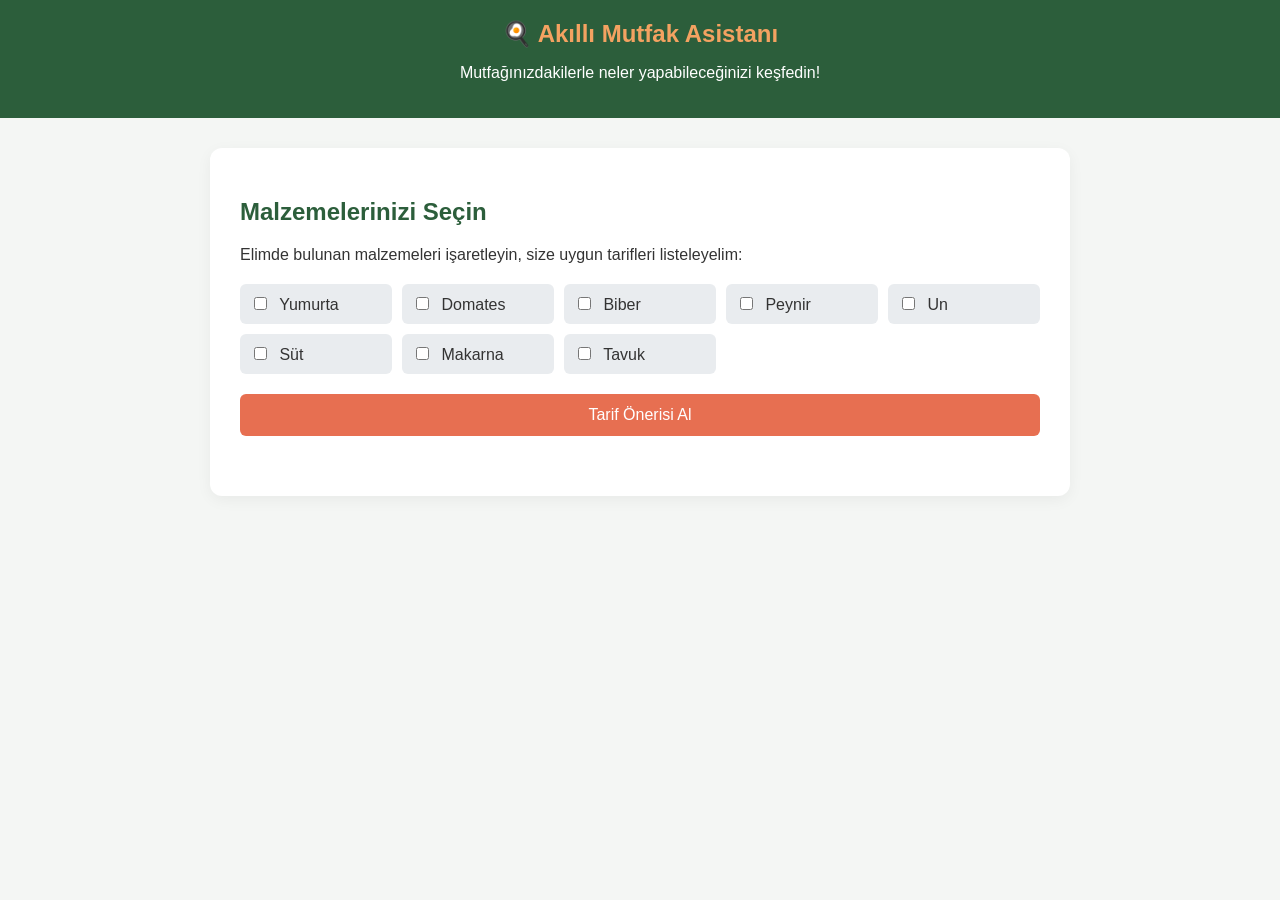
==== index.html @ d6f67e18 "Add initial HTML structure for recipe assistant This file contains the HTML structure and styling fo" ====
<!DOCTYPE html>
<html lang="tr">
<head>
    <meta charset="UTF-8">
    <meta name="viewport" content="width=device-width, initial-scale=1.0">
    <title>Akıllı Mutfak - Tarif Asistanı</title>
    <style>
        :root {
            --primary-color: #2c5e3b;
            --accent-color: #e76f51;
            --bg-color: #f4f6f4;
            --card-bg: #ffffff;
            --text-color: #333333;
        }
        body {
            font-family: 'Segoe UI', Tahoma, Geneva, Verdana, sans-serif;
            background-color: var(--bg-color);
            color: var(--text-color);
            margin: 0;
            padding: 0;
        }
        header {
            background-color: var(--primary-color);
            color: white;
            padding: 20px;
            text-align: center;
        }
        .logo {
            font-size: 24px;
            font-weight: bold;
            color: #f4a261;
        }
        .container {
            max-width: 800px;
            margin: 30px auto;
            background: var(--card-bg);
            padding: 30px;
            border-radius: 12px;
            box-shadow: 0 4px 15px rgba(0,0,0,0.05);
        }
        h2 {
            color: var(--primary-color);
        }
        .ingredients-box {
            display: grid;
            grid-template-columns: repeat(auto-fill, minmax(150px, 1fr));
            gap: 10px;
            margin: 20px 0;
        }
        .ingredient-item {
            background: #e9ecef;
            padding: 10px;
            border-radius: 6px;
            cursor: pointer;
            user-select: none;
            transition: 0.2s;
        }
        .ingredient-item input {
            margin-right: 8px;
        }
        button {
            background-color: var(--accent-color);
            color: white;
            border: none;
            padding: 12px 20px;
            font-size: 16px;
            border-radius: 6px;
            cursor: pointer;
            width: 100%;
            transition: 0.3s;
        }
        button:hover {
            opacity: 0.9;
        }
        .results {
            margin-top: 30px;
        }
        .recipe-card {
            background: #fff8f6;
            border-left: 5px solid var(--accent-color);
            padding: 15px;
            margin-bottom: 15px;
            border-radius: 4px;
        }
    </style>
</head>
<body>

    <header>
        <div class="logo">🍳 Akıllı Mutfak Asistanı</div>
        <p>Mutfağınızdakilerle neler yapabileceğinizi keşfedin!</p>
    </header>

    <div class="container">
        <h2>Malzemelerinizi Seçin</h2>
        <p>Elimde bulunan malzemeleri işaretleyin, size uygun tarifleri listeleyelim:</p>
        
        <div class="ingredients-box">
            <label class="ingredient-item"><input type="checkbox" value="yumurta"> Yumurta</label>
            <label class="ingredient-item"><input type="checkbox" value="domates"> Domates</label>
            <label class="ingredient-item"><input type="checkbox" value="biber"> Biber</label>
            <label class="ingredient-item"><input type="checkbox" value="peynir"> Peynir</label>
            <label class="ingredient-item"><input type="checkbox" value="un"> Un</label>
            <label class="ingredient-item"><input type="checkbox" value="süt"> Süt</label>
            <label class="ingredient-item"><input type="checkbox" value="makarna"> Makarna</label>
            <label class="ingredient-item"><input type="checkbox" value="tavuk"> Tavuk</label>
        </div>

        <button onclick="findRecipes()">Tarif Önerisi Al</button>

        <div class="results" id="recipeResults"></div>
    </div>

    <script>
        const database = [
            { name: "Menemen", items: ["yumurta", "domates", "biber"] },
            { name: "Sade Omlet", items: ["yumurta", "peynir"] },
            { name: "Krema Soslu Makarna", items: ["makarna", "süt"] },
            { name: "Tavuklu Sote", items: ["tavuk", "domates", "biber"] },
            { name: "Peynirli Sandviç", items: ["peynir", "domates"] }
        ];

        function findRecipes() {
            const checkboxes = document.querySelectorAll('.ingredients-box input:checked');
            const userIngredients = Array.from(checkboxes).map(cb => cb.value);
            const resultsDiv = document.getElementById('recipeResults');
            
            resultsDiv.innerHTML = "<h3>Uygun Tarifler:</h3>";

            let matched = 0;
            database.forEach(recipe => {
                const isMatch = recipe.items.some(item => userIngredients.includes(item));
                if (isMatch && userIngredients.length > 0) {
                    matched++;
                    resultsDiv.innerHTML += `
                        <div class="recipe-card">
                            <strong>${recipe.name}</strong><br>
                            <small>Gerekli malzemeler: ${recipe.items.join(', ')}</small>
                        </div>
                    `;
                }
            });

            if (matched === 0) {
                resultsDiv.innerHTML += "<p>Seçtiğiniz malzemelerle eşleşen bir tarif bulunamadı. Lütfen daha fazla malzeme seçin.</p>";
            }
        }
    </script>
</body>
</html>
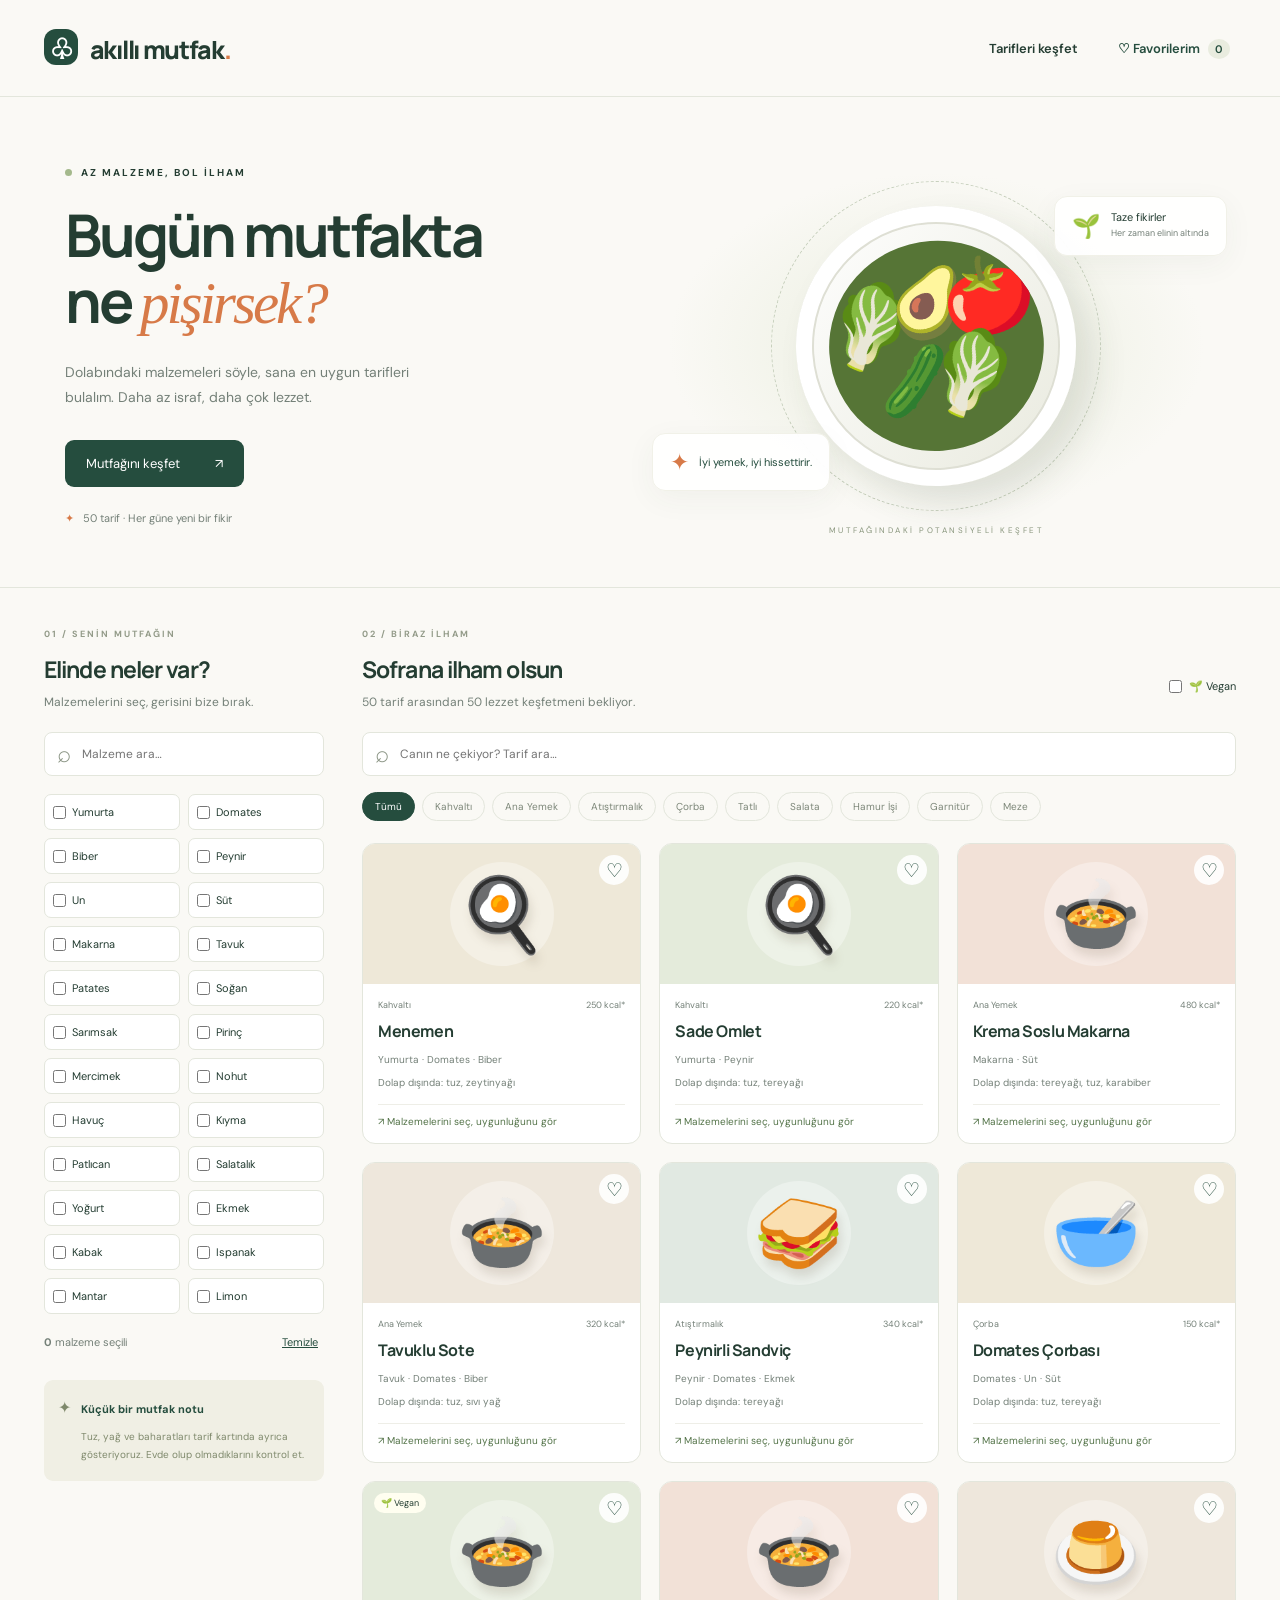
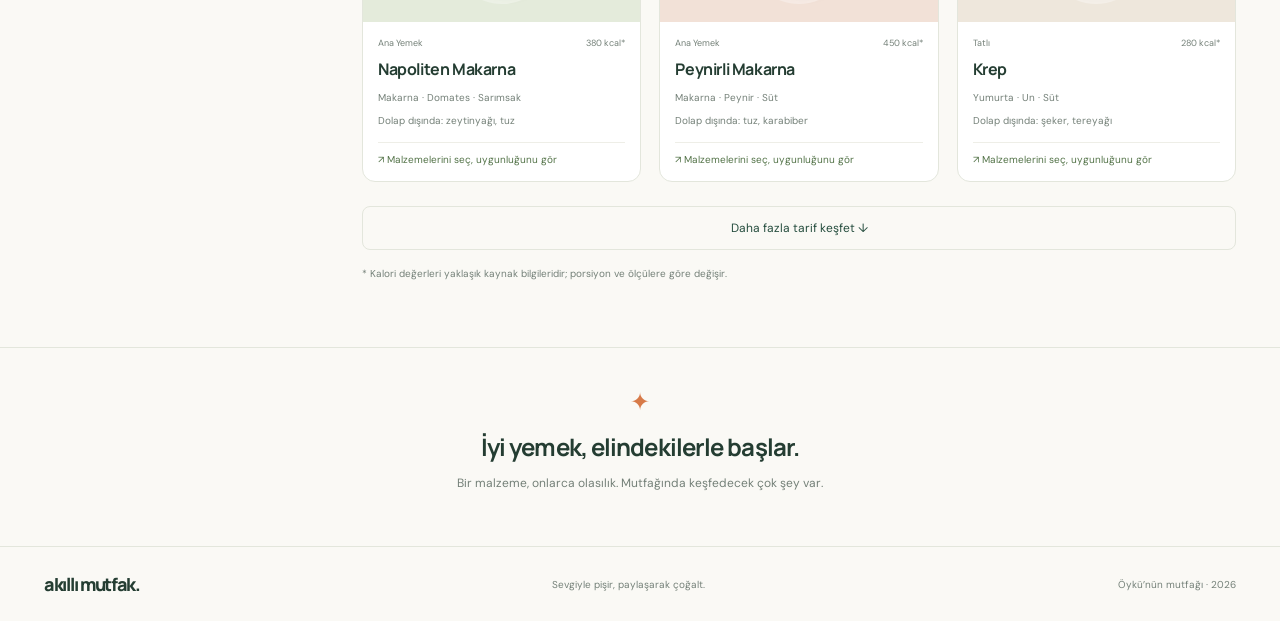
==== commit 64d5a301: "Build responsive kitchen website with 50 recipes and Pages deployment" ====
--- a/index.html
+++ b/index.html
@@ -1,150 +1,7 @@
-<!DOCTYPE html>
-<html lang="tr">
-<head>
-    <meta charset="UTF-8">
-    <meta name="viewport" content="width=device-width, initial-scale=1.0">
-    <title>Akıllı Mutfak - Tarif Asistanı</title>
-    <style>
-        :root {
-            --primary-color: #2c5e3b;
-            --accent-color: #e76f51;
-            --bg-color: #f4f6f4;
-            --card-bg: #ffffff;
-            --text-color: #333333;
-        }
-        body {
-            font-family: 'Segoe UI', Tahoma, Geneva, Verdana, sans-serif;
-            background-color: var(--bg-color);
-            color: var(--text-color);
-            margin: 0;
-            padding: 0;
-        }
-        header {
-            background-color: var(--primary-color);
-            color: white;
-            padding: 20px;
-            text-align: center;
-        }
-        .logo {
-            font-size: 24px;
-            font-weight: bold;
-            color: #f4a261;
-        }
-        .container {
-            max-width: 800px;
-            margin: 30px auto;
-            background: var(--card-bg);
-            padding: 30px;
-            border-radius: 12px;
-            box-shadow: 0 4px 15px rgba(0,0,0,0.05);
-        }
-        h2 {
-            color: var(--primary-color);
-        }
-        .ingredients-box {
-            display: grid;
-            grid-template-columns: repeat(auto-fill, minmax(150px, 1fr));
-            gap: 10px;
-            margin: 20px 0;
-        }
-        .ingredient-item {
-            background: #e9ecef;
-            padding: 10px;
-            border-radius: 6px;
-            cursor: pointer;
-            user-select: none;
-            transition: 0.2s;
-        }
-        .ingredient-item input {
-            margin-right: 8px;
-        }
-        button {
-            background-color: var(--accent-color);
-            color: white;
-            border: none;
-            padding: 12px 20px;
-            font-size: 16px;
-            border-radius: 6px;
-            cursor: pointer;
-            width: 100%;
-            transition: 0.3s;
-        }
-        button:hover {
-            opacity: 0.9;
-        }
-        .results {
-            margin-top: 30px;
-        }
-        .recipe-card {
-            background: #fff8f6;
-            border-left: 5px solid var(--accent-color);
-            padding: 15px;
-            margin-bottom: 15px;
-            border-radius: 4px;
-        }
-    </style>
-</head>
-<body>
-
-    <header>
-        <div class="logo">🍳 Akıllı Mutfak Asistanı</div>
-        <p>Mutfağınızdakilerle neler yapabileceğinizi keşfedin!</p>
-    </header>
-
-    <div class="container">
-        <h2>Malzemelerinizi Seçin</h2>
-        <p>Elimde bulunan malzemeleri işaretleyin, size uygun tarifleri listeleyelim:</p>
-        
-        <div class="ingredients-box">
-            <label class="ingredient-item"><input type="checkbox" value="yumurta"> Yumurta</label>
-            <label class="ingredient-item"><input type="checkbox" value="domates"> Domates</label>
-            <label class="ingredient-item"><input type="checkbox" value="biber"> Biber</label>
-            <label class="ingredient-item"><input type="checkbox" value="peynir"> Peynir</label>
-            <label class="ingredient-item"><input type="checkbox" value="un"> Un</label>
-            <label class="ingredient-item"><input type="checkbox" value="süt"> Süt</label>
-            <label class="ingredient-item"><input type="checkbox" value="makarna"> Makarna</label>
-            <label class="ingredient-item"><input type="checkbox" value="tavuk"> Tavuk</label>
-        </div>
-
-        <button onclick="findRecipes()">Tarif Önerisi Al</button>
-
-        <div class="results" id="recipeResults"></div>
-    </div>
-
-    <script>
-        const database = [
-            { name: "Menemen", items: ["yumurta", "domates", "biber"] },
-            { name: "Sade Omlet", items: ["yumurta", "peynir"] },
-            { name: "Krema Soslu Makarna", items: ["makarna", "süt"] },
-            { name: "Tavuklu Sote", items: ["tavuk", "domates", "biber"] },
-            { name: "Peynirli Sandviç", items: ["peynir", "domates"] }
-        ];
-
-        function findRecipes() {
-            const checkboxes = document.querySelectorAll('.ingredients-box input:checked');
-            const userIngredients = Array.from(checkboxes).map(cb => cb.value);
-            const resultsDiv = document.getElementById('recipeResults');
-            
-            resultsDiv.innerHTML = "<h3>Uygun Tarifler:</h3>";
-
-            let matched = 0;
-            database.forEach(recipe => {
-                const isMatch = recipe.items.some(item => userIngredients.includes(item));
-                if (isMatch && userIngredients.length > 0) {
-                    matched++;
-                    resultsDiv.innerHTML += `
-                        <div class="recipe-card">
-                            <strong>${recipe.name}</strong><br>
-                            <small>Gerekli malzemeler: ${recipe.items.join(', ')}</small>
-                        </div>
-                    `;
-                }
-            });
-
-            if (matched === 0) {
-                resultsDiv.innerHTML += "<p>Seçtiğiniz malzemelerle eşleşen bir tarif bulunamadı. Lütfen daha fazla malzeme seçin.</p>";
-            }
-        }
-    </script>
-</body>
-</html>
+<!doctype html>
+<html lang="tr"><head><meta charset="utf-8"><meta name="viewport" content="width=device-width,initial-scale=1"><meta name="theme-color" content="#254d3e"><meta name="description" content="Elindeki malzemeleri seç, sana uygun tarifleri keşfet. Akıllı Mutfak ile mutfakta israfı azalt."><title>Akıllı Mutfak · Elindekilerle harikalar yarat</title><link rel="icon" href="icon.svg" type="image/svg+xml"><link rel="stylesheet" href="style.css"><script defer src="data.js"></script><script defer src="app.js"></script></head>
+<body><header><a class="brand" href="./"><span class="brand-icon">♧</span> akıllı mutfak<span class="brand-dot">.</span></a><nav aria-label="Ana menü"><a href="#discover">Tarifleri keşfet</a><button id="favoritesNav" class="text-button">♡ Favorilerim <span id="favoriteCount">0</span></button></nav></header>
+<main><section class="hero"><div class="hero-copy"><div class="eyebrow"><span></span> AZ MALZEME, BOL İLHAM</div><h1>Bugün mutfakta<br>ne <em>pişirsek?</em></h1><p>Dolabındaki malzemeleri söyle, sana en uygun tarifleri bulalım. Daha az israf, daha çok lezzet.</p><a class="primary" href="#discover">Mutfağını keşfet <span>↗</span></a><div class="hero-note"><span>✦</span> 50 tarif · Her güne yeni bir fikir</div></div><div class="hero-art" aria-label="Taze sebzelerle dolu bir salata tabağı"><div class="orbit"></div><div class="plate"><div class="salad">🥬<span>🥑</span>🍅<span>🥒</span>🥬</div></div><div class="floating top">🌱 <span>Taze fikirler<br><b>Her zaman elinin altında</b></span></div><div class="floating bottom">✦ <span>İyi yemek, iyi hissettirir.</span></div><span class="art-label">MUTFAĞINDAKİ POTANSİYELİ KEŞFET</span></div></section>
+<section class="workspace" id="discover"><aside class="pantry"><div class="section-kicker">01 / SENİN MUTFAĞIN</div><h2>Elinde neler var?</h2><p>Malzemelerini seç, gerisini bize bırak.</p><label class="search"><span>⌕</span><input id="ingredientSearch" type="search" placeholder="Malzeme ara…" aria-label="Malzeme ara"></label><div id="ingredients" class="ingredients"></div><div class="selection-footer"><span><b id="selectedCount">0</b> malzeme seçili</span><button id="clear" class="text-button">Temizle</button></div><div class="tip">✦ <div><b>Küçük bir mutfak notu</b><p>Tuz, yağ ve baharatları tarif kartında ayrıca gösteriyoruz. Evde olup olmadıklarını kontrol et.</p></div></div></aside>
+<div class="discovery"><div class="section-kicker">02 / BİRAZ İLHAM</div><div class="results-heading"><div><h2 id="resultsTitle">Sofrana ilham olsun</h2><p id="resultSummary" role="status" aria-live="polite"></p></div><label class="vegan"><input type="checkbox" id="vegan"> 🌱 Vegan</label></div><label class="search recipe-search"><span>⌕</span><input id="recipeSearch" type="search" placeholder="Canın ne çekiyor? Tarif ara…" aria-label="Tarif ara"></label><div id="categories" class="categories" aria-label="Tarif kategorileri"></div><div id="results" class="recipe-grid"></div><button id="showMore" class="more">Daha fazla tarif keşfet ↓</button><p class="nutrition-note">* Kalori değerleri yaklaşık kaynak bilgileridir; porsiyon ve ölçülere göre değişir.</p></div></section>
+<section class="closing"><span>✦</span><h2>İyi yemek, elindekilerle başlar.</h2><p>Bir malzeme, onlarca olasılık. Mutfağında keşfedecek çok şey var.</p></section></main><footer><a class="brand" href="./">akıllı mutfak.</a><span>Sevgiyle pişir, paylaşarak çoğalt.</span><span>Öykü’nün mutfağı · 2026</span></footer></body></html>
--- a/style.css
+++ b/style.css
@@ -0,0 +1,5 @@
+@import url('https://fonts.googleapis.com/css2?family=DM+Sans:wght@400;500;600;700&family=Manrope:wght@400;500;600;700;800&display=swap');
+:root{--green:#254d3e;--ink:#243d32;--muted:#748078;--paper:#faf9f5;--line:#e3e6dc;--orange:#d77a48}*{box-sizing:border-box}html{scroll-behavior:smooth;scroll-padding-top:24px}body{margin:0;background:var(--paper);color:var(--ink);font-family:'DM Sans',Arial,sans-serif}button,input,a{-webkit-tap-highlight-color:transparent}button,input{font:inherit}button,a{touch-action:manipulation}button{cursor:pointer}a{color:inherit;text-decoration:none}header{max-width:1280px;margin:auto;padding:29px 44px;display:flex;align-items:center;justify-content:space-between;border-bottom:1px solid var(--line)}.brand{font-family:Manrope,Arial,sans-serif;font-size:25px;font-weight:800;letter-spacing:-1.3px}.brand-icon{display:inline-grid;place-items:center;background:var(--green);color:white;width:34px;height:36px;border-radius:12px;margin-right:8px;font-size:28px}.brand-dot{color:var(--orange)}nav{display:flex;gap:34px;align-items:center;font-size:13px;font-weight:600}.text-button{border:0;background:none;color:var(--green);padding:6px}.text-button[aria-pressed=true]{background:#e6ebdf;border-radius:8px}#favoriteCount{background:#e9ecdf;border-radius:50%;padding:3px 7px;margin-left:5px;font-size:11px}main{max-width:1280px;margin:auto}.hero{display:grid;grid-template-columns:1fr 1fr;min-height:490px;padding:55px 65px 48px;gap:35px;align-items:center}.eyebrow,.section-kicker{font-size:10px;letter-spacing:2px;font-weight:700}.eyebrow{display:flex;gap:9px;align-items:center}.eyebrow span{width:7px;height:7px;background:#a4b98c;border-radius:100%}h1{font-family:Manrope,Arial,sans-serif;font-size:clamp(40px,4.6vw,62px);letter-spacing:-3px;line-height:1.12;margin:23px 0}h1 em{font-family:Georgia,serif;font-weight:400;color:var(--orange)}.hero-copy>p{max-width:360px;font-size:14px;line-height:1.8;color:var(--muted)}.primary{display:inline-flex;gap:35px;background:var(--green);color:white;border-radius:9px;padding:15px 21px;margin-top:15px;font-size:13px}.hero-note{font-size:11px;color:var(--muted);margin-top:24px}.hero-note span{color:var(--orange);margin-right:6px}.hero-art{position:relative;min-height:360px;display:grid;place-items:center;background:radial-gradient(ellipse,#e9eddd 0,transparent 68%)}.orbit{position:absolute;width:330px;height:330px;border:1px dashed #c6cfbc;border-radius:50%;transform:rotate(-20deg)}.plate{width:280px;height:280px;border-radius:50%;background:linear-gradient(145deg,#fff,#e8e9dd);box-shadow:12px 23px 35px #34493320,inset 0 0 0 16px #fff,inset 0 0 0 18px #dedfd4;display:grid;place-items:center;transform:rotate(-15deg)}.salad{width:215px;height:210px;border-radius:50%;background:#567536;display:flex;flex-wrap:wrap;justify-content:center;align-content:center;font-size:75px;letter-spacing:-27px;line-height:.95;overflow:hidden;padding-right:20px}.salad span{font-size:63px}.floating{position:absolute;background:#fffffff2;box-shadow:0 8px 30px #3449330d;border:1px solid #f1f1e8;border-radius:13px;padding:13px 17px;display:flex;gap:10px;align-items:center;font-size:23px}.floating span{font-size:11px}.floating b{font-size:9px;color:var(--muted);font-weight:400;line-height:2}.top{top:30px;right:-12px}.bottom{bottom:35px;left:-6px;color:var(--orange)}.bottom span{color:var(--green)}.art-label{position:absolute;bottom:-9px;letter-spacing:2.5px;font-size:8px;color:#89967d}.workspace{border-top:1px solid var(--line);padding:40px 44px 55px;display:grid;grid-template-columns:280px 1fr;gap:40px}.section-kicker{color:#939b89;font-size:9px}h2{font-family:Manrope,Arial,sans-serif;font-size:23px;letter-spacing:-.9px;margin:13px 0 9px}.pantry>p,.results-heading p{font-size:12px;color:var(--muted);margin:0 0 22px}.search{display:flex;align-items:center;gap:9px;border:1px solid var(--line);background:white;border-radius:8px;padding:9px 12px}.search span{font-size:24px;line-height:1;color:#8b9585}.search input{width:100%;border:0;outline:none;background:transparent;font-size:12px;min-width:0;color:var(--ink)}.search:focus-within{outline:2px solid #8fa780;outline-offset:2px}.ingredients{display:grid;grid-template-columns:1fr 1fr;gap:8px;margin-top:18px}.ingredient{position:relative;display:flex;align-items:center;gap:6px;padding:10px 8px;border:1px solid var(--line);border-radius:7px;font-size:11px;cursor:pointer;background:#fff}.ingredient:has(input:checked){background:#eaf0e1;border-color:#8ba377}.ingredient input{accent-color:var(--green);margin:0;width:13px;height:13px}.selection-footer{display:flex;justify-content:space-between;align-items:center;margin-top:15px;font-size:11px;color:var(--muted)}.selection-footer button{font-size:11px;text-decoration:underline}.tip{display:flex;gap:10px;padding:17px 14px;background:#f0efe4;border-radius:9px;margin-top:25px;color:#7f896c}.tip b{font-size:11px;color:var(--green)}.tip p{font-size:10px;line-height:1.8;margin-bottom:0}.discovery{min-width:0}.results-heading{display:flex;justify-content:space-between;align-items:center}.vegan{font-size:11px;white-space:nowrap;display:flex;align-items:center;gap:4px}.vegan input{accent-color:var(--green)}.recipe-search{margin-bottom:16px}.categories{display:flex;gap:7px;flex-wrap:wrap;margin-bottom:22px}.categories button{border:1px solid var(--line);color:#7d8779;border-radius:20px;padding:7px 12px;font-size:10px;background:transparent}.categories button.active{background:var(--green);color:white;border-color:var(--green)}.recipe-grid{display:grid;grid-template-columns:repeat(2,minmax(0,1fr));gap:18px}.recipe-card{background:#fff;border:1px solid var(--line);border-radius:13px;overflow:hidden}.recipe-visual{position:relative;display:grid;place-items:center;height:140px;background:var(--tint,#f0e9db);font-size:72px}.recipe-visual:after{content:'';position:absolute;width:104px;height:104px;border-radius:50%;background:#ffffff55;z-index:0}.dish{z-index:1;filter:drop-shadow(3px 8px 5px #57402324)}.favorite{position:absolute;right:11px;top:11px;border:0;border-radius:50%;height:30px;width:30px;background:#ffffffe6;color:var(--green);font-size:19px;z-index:2}.favorite[aria-pressed=true]{color:#b95037}.vegan-badge{position:absolute;left:11px;top:11px;font-size:9px;background:#fffef0;padding:4px 7px;border-radius:12px;z-index:2}.recipe-info{padding:15px}.recipe-meta{font-size:9px;color:var(--muted);display:flex;justify-content:space-between}.recipe-info h3{font-family:Manrope,Arial,sans-serif;font-size:16px;letter-spacing:-.4px;margin:9px 0}.recipe-info p{font-size:10px;line-height:1.8;color:var(--muted);margin:5px 0}.recipe-info .match{font-size:10px;color:#537348;margin-top:12px;padding-top:10px;border-top:1px solid #eeeee7}.recipe-info .partial{color:#ad723c}.more{width:100%;padding:13px;margin-top:24px;border:1px solid var(--line);border-radius:8px;background:transparent;color:var(--green);font-size:12px}.more:hover{background:#eaf0e1}.empty{grid-column:1/-1;padding:45px 20px;text-align:center;background:#f0f1e8;border-radius:12px;color:var(--muted);font-size:13px}.closing{border-top:1px solid var(--line);text-align:center;padding:38px 20px 43px}.closing>span{color:var(--orange);font-size:24px}.closing h2{font-size:24px}.closing p{font-size:12px;color:var(--muted)}footer{border-top:1px solid var(--line);padding:25px 44px;max-width:1280px;margin:auto;display:flex;justify-content:space-between;align-items:center}footer .brand{font-size:18px}footer>span{color:var(--muted);font-size:10px}:focus-visible{outline:2px solid var(--orange);outline-offset:4px}[hidden]{display:none!important}@media(min-width:1200px){.recipe-grid{grid-template-columns:repeat(3,minmax(0,1fr))}.workspace{gap:38px}}@media(max-width:760px){header{padding:20px}nav{gap:10px;font-size:10px}.brand{font-size:20px}.brand-icon{display:none}.hero{padding:36px 24px;gap:0;grid-template-columns:1fr}.hero-art{min-height:320px;margin-top:30px}.top{right:0}.bottom{left:0}.hero-copy>p{max-width:400px}.workspace{grid-template-columns:1fr;padding:30px 20px;gap:34px}.ingredients{grid-template-columns:repeat(3,1fr)}.tip{display:none}.hero h1{font-size:49px}.recipe-grid{gap:12px}.recipe-info{padding:12px}.recipe-info h3{font-size:14px}.recipe-visual{height:125px}footer{padding:20px;flex-wrap:wrap;gap:18px}footer>span:last-child{width:100%}.results-heading h2{font-size:21px}}@media(prefers-reduced-motion:reduce){html{scroll-behavior:auto}}
+
+.nutrition-note{font-size:10px;line-height:1.6;color:var(--muted);margin-top:16px}
+.orbit{transform:none;width:min(330px,95%);height:auto;aspect-ratio:1}
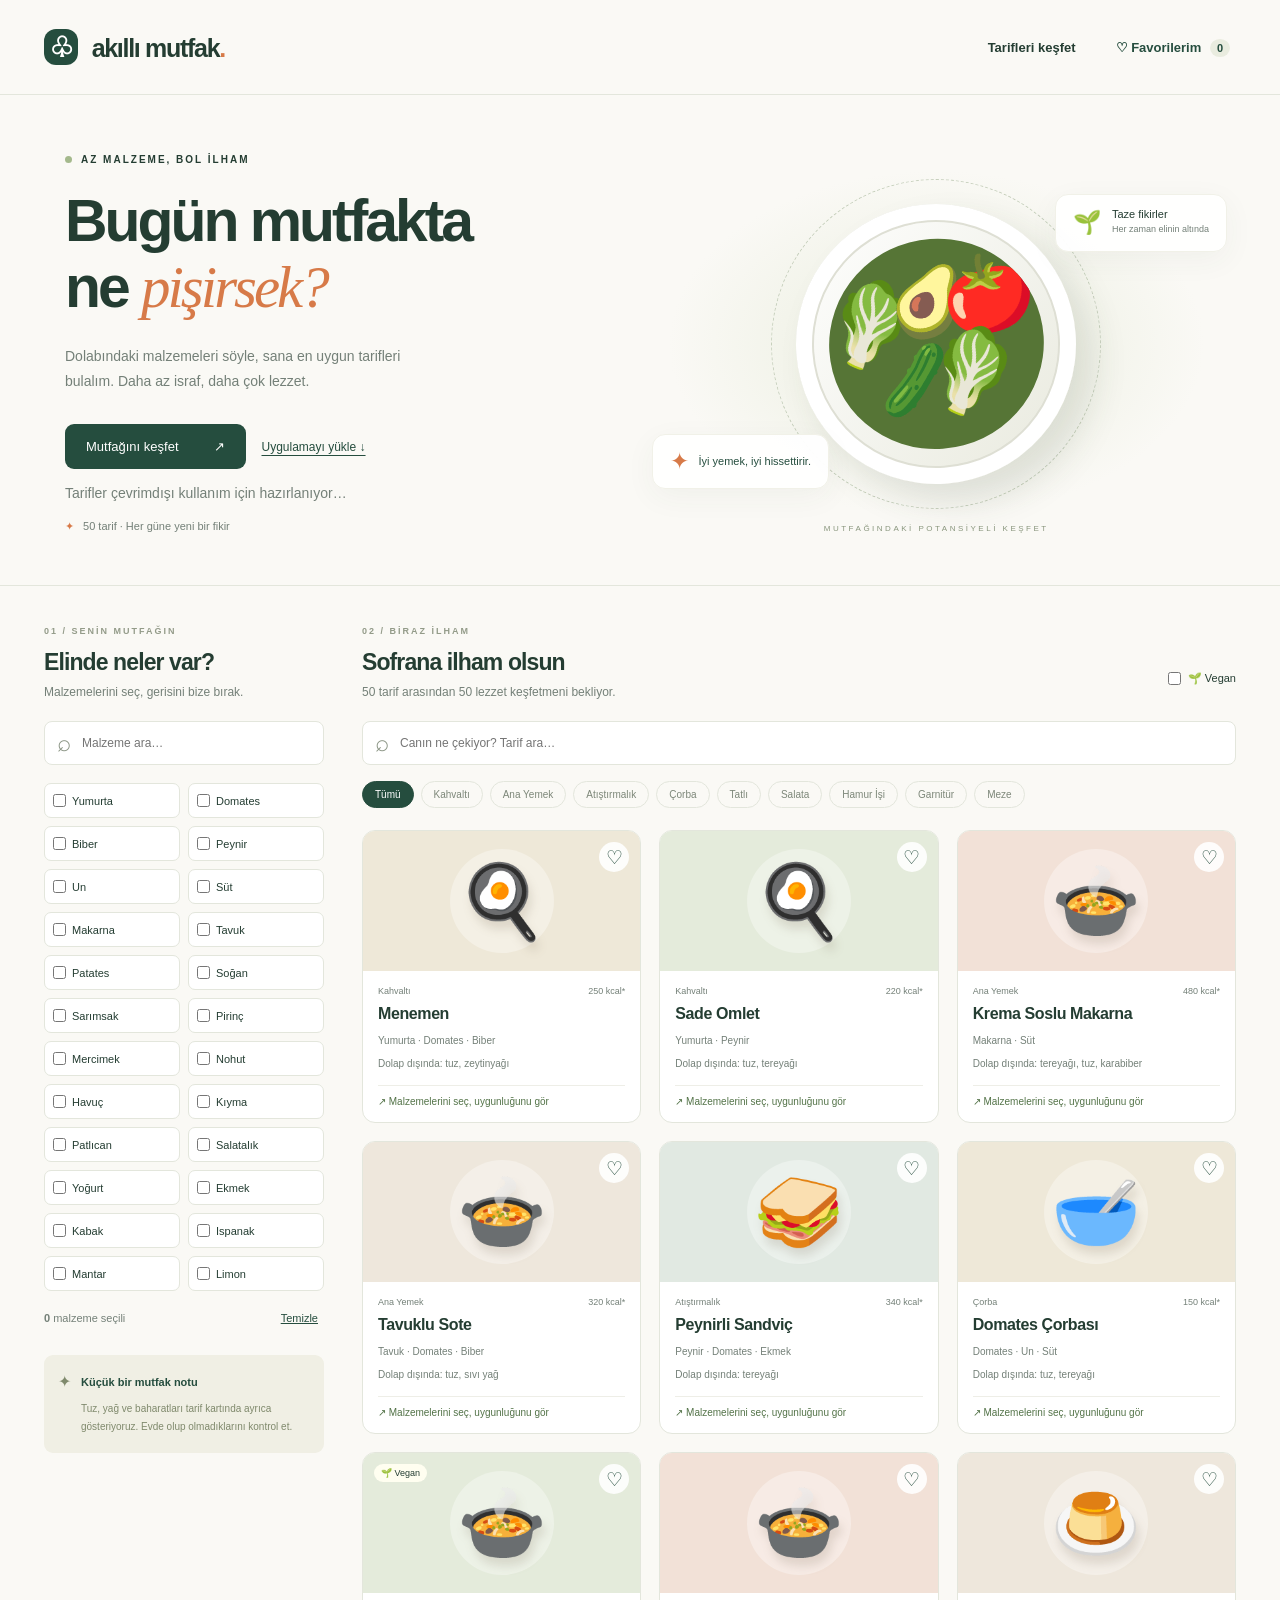
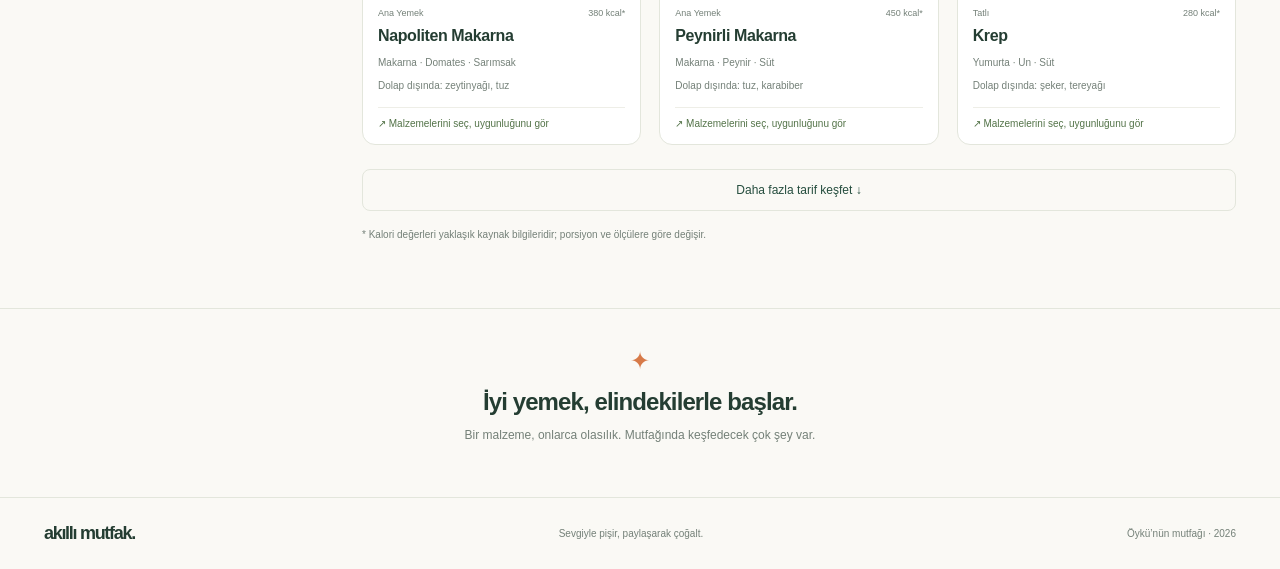
==== commit 3ff7fd59: "Add installable PWA with offline access to all 50 recipes" ====
--- a/index.html
+++ b/index.html
@@ -1,7 +1,7 @@
 <!doctype html>
-<html lang="tr"><head><meta charset="utf-8"><meta name="viewport" content="width=device-width,initial-scale=1"><meta name="theme-color" content="#254d3e"><meta name="description" content="Elindeki malzemeleri seç, sana uygun tarifleri keşfet. Akıllı Mutfak ile mutfakta israfı azalt."><title>Akıllı Mutfak · Elindekilerle harikalar yarat</title><link rel="icon" href="icon.svg" type="image/svg+xml"><link rel="stylesheet" href="style.css"><script defer src="data.js"></script><script defer src="app.js"></script></head>
+<html lang="tr"><head><meta charset="utf-8"><meta name="viewport" content="width=device-width,initial-scale=1"><meta name="theme-color" content="#254d3e"><meta name="description" content="Elindeki malzemeleri seç, sana uygun tarifleri keşfet. Akıllı Mutfak ile mutfakta israfı azalt."><title>Akıllı Mutfak · Elindekilerle harikalar yarat</title><link rel="manifest" href="manifest.webmanifest"><link rel="apple-touch-icon" href="icons/icon-192.png"><meta name="apple-mobile-web-app-capable" content="yes"><meta name="apple-mobile-web-app-status-bar-style" content="default"><meta name="apple-mobile-web-app-title" content="Akıllı Mutfak"><link rel="icon" href="icon.svg" type="image/svg+xml"><link rel="stylesheet" href="style.css"><script defer src="data.js"></script><script defer src="app.js"></script></head>
 <body><header><a class="brand" href="./"><span class="brand-icon">♧</span> akıllı mutfak<span class="brand-dot">.</span></a><nav aria-label="Ana menü"><a href="#discover">Tarifleri keşfet</a><button id="favoritesNav" class="text-button">♡ Favorilerim <span id="favoriteCount">0</span></button></nav></header>
-<main><section class="hero"><div class="hero-copy"><div class="eyebrow"><span></span> AZ MALZEME, BOL İLHAM</div><h1>Bugün mutfakta<br>ne <em>pişirsek?</em></h1><p>Dolabındaki malzemeleri söyle, sana en uygun tarifleri bulalım. Daha az israf, daha çok lezzet.</p><a class="primary" href="#discover">Mutfağını keşfet <span>↗</span></a><div class="hero-note"><span>✦</span> 50 tarif · Her güne yeni bir fikir</div></div><div class="hero-art" aria-label="Taze sebzelerle dolu bir salata tabağı"><div class="orbit"></div><div class="plate"><div class="salad">🥬<span>🥑</span>🍅<span>🥒</span>🥬</div></div><div class="floating top">🌱 <span>Taze fikirler<br><b>Her zaman elinin altında</b></span></div><div class="floating bottom">✦ <span>İyi yemek, iyi hissettirir.</span></div><span class="art-label">MUTFAĞINDAKİ POTANSİYELİ KEŞFET</span></div></section>
+<main><section class="hero"><div class="hero-copy"><div class="eyebrow"><span></span> AZ MALZEME, BOL İLHAM</div><h1>Bugün mutfakta<br>ne <em>pişirsek?</em></h1><p>Dolabındaki malzemeleri söyle, sana en uygun tarifleri bulalım. Daha az israf, daha çok lezzet.</p><a class="primary" href="#discover">Mutfağını keşfet <span>↗</span></a><button id="installApp" class="install-button" aria-haspopup="dialog">Uygulamayı yükle ↓</button><p id="offlineStatus" class="offline-status" role="status" aria-live="polite"></p><div class="hero-note"><span>✦</span> 50 tarif · Her güne yeni bir fikir</div></div><div class="hero-art" aria-label="Taze sebzelerle dolu bir salata tabağı"><div class="orbit"></div><div class="plate"><div class="salad">🥬<span>🥑</span>🍅<span>🥒</span>🥬</div></div><div class="floating top">🌱 <span>Taze fikirler<br><b>Her zaman elinin altında</b></span></div><div class="floating bottom">✦ <span>İyi yemek, iyi hissettirir.</span></div><span class="art-label">MUTFAĞINDAKİ POTANSİYELİ KEŞFET</span></div></section>
 <section class="workspace" id="discover"><aside class="pantry"><div class="section-kicker">01 / SENİN MUTFAĞIN</div><h2>Elinde neler var?</h2><p>Malzemelerini seç, gerisini bize bırak.</p><label class="search"><span>⌕</span><input id="ingredientSearch" type="search" placeholder="Malzeme ara…" aria-label="Malzeme ara"></label><div id="ingredients" class="ingredients"></div><div class="selection-footer"><span><b id="selectedCount">0</b> malzeme seçili</span><button id="clear" class="text-button">Temizle</button></div><div class="tip">✦ <div><b>Küçük bir mutfak notu</b><p>Tuz, yağ ve baharatları tarif kartında ayrıca gösteriyoruz. Evde olup olmadıklarını kontrol et.</p></div></div></aside>
 <div class="discovery"><div class="section-kicker">02 / BİRAZ İLHAM</div><div class="results-heading"><div><h2 id="resultsTitle">Sofrana ilham olsun</h2><p id="resultSummary" role="status" aria-live="polite"></p></div><label class="vegan"><input type="checkbox" id="vegan"> 🌱 Vegan</label></div><label class="search recipe-search"><span>⌕</span><input id="recipeSearch" type="search" placeholder="Canın ne çekiyor? Tarif ara…" aria-label="Tarif ara"></label><div id="categories" class="categories" aria-label="Tarif kategorileri"></div><div id="results" class="recipe-grid"></div><button id="showMore" class="more">Daha fazla tarif keşfet ↓</button><p class="nutrition-note">* Kalori değerleri yaklaşık kaynak bilgileridir; porsiyon ve ölçülere göre değişir.</p></div></section>
-<section class="closing"><span>✦</span><h2>İyi yemek, elindekilerle başlar.</h2><p>Bir malzeme, onlarca olasılık. Mutfağında keşfedecek çok şey var.</p></section></main><footer><a class="brand" href="./">akıllı mutfak.</a><span>Sevgiyle pişir, paylaşarak çoğalt.</span><span>Öykü’nün mutfağı · 2026</span></footer></body></html>+<section class="closing"><span>✦</span><h2>İyi yemek, elindekilerle başlar.</h2><p>Bir malzeme, onlarca olasılık. Mutfağında keşfedecek çok şey var.</p></section></main><footer><a class="brand" href="./">akıllı mutfak.</a><span>Sevgiyle pişir, paylaşarak çoğalt.</span><span>Öykü’nün mutfağı · 2026</span></footer><dialog id="installDialog" aria-labelledby="installTitle"><button id="closeInstall" class="dialog-close" aria-label="Kapat">×</button><span class="install-leaf" aria-hidden="true">🌱</span><h2 id="installTitle">Mutfağın hep yanında</h2><p>50 tarif, favorilerin ve malzemelerin tek dokunuşla elinin altında.</p><div id="installHelp"></div><p class="install-note">İlk çevrimiçi açılışta tarifler cihazına kaydedilir. Hazır bildirimi göründükten sonra internetsiz de kullanabilirsin.</p><button id="nativeInstall" class="primary" hidden>Uygulamayı yükle</button></dialog><script defer src="pwa.js"></script></body></html>
--- a/style.css
+++ b/style.css
@@ -1,5 +1,6 @@
-@import url('https://fonts.googleapis.com/css2?family=DM+Sans:wght@400;500;600;700&family=Manrope:wght@400;500;600;700;800&display=swap');
 :root{--green:#254d3e;--ink:#243d32;--muted:#748078;--paper:#faf9f5;--line:#e3e6dc;--orange:#d77a48}*{box-sizing:border-box}html{scroll-behavior:smooth;scroll-padding-top:24px}body{margin:0;background:var(--paper);color:var(--ink);font-family:'DM Sans',Arial,sans-serif}button,input,a{-webkit-tap-highlight-color:transparent}button,input{font:inherit}button,a{touch-action:manipulation}button{cursor:pointer}a{color:inherit;text-decoration:none}header{max-width:1280px;margin:auto;padding:29px 44px;display:flex;align-items:center;justify-content:space-between;border-bottom:1px solid var(--line)}.brand{font-family:Manrope,Arial,sans-serif;font-size:25px;font-weight:800;letter-spacing:-1.3px}.brand-icon{display:inline-grid;place-items:center;background:var(--green);color:white;width:34px;height:36px;border-radius:12px;margin-right:8px;font-size:28px}.brand-dot{color:var(--orange)}nav{display:flex;gap:34px;align-items:center;font-size:13px;font-weight:600}.text-button{border:0;background:none;color:var(--green);padding:6px}.text-button[aria-pressed=true]{background:#e6ebdf;border-radius:8px}#favoriteCount{background:#e9ecdf;border-radius:50%;padding:3px 7px;margin-left:5px;font-size:11px}main{max-width:1280px;margin:auto}.hero{display:grid;grid-template-columns:1fr 1fr;min-height:490px;padding:55px 65px 48px;gap:35px;align-items:center}.eyebrow,.section-kicker{font-size:10px;letter-spacing:2px;font-weight:700}.eyebrow{display:flex;gap:9px;align-items:center}.eyebrow span{width:7px;height:7px;background:#a4b98c;border-radius:100%}h1{font-family:Manrope,Arial,sans-serif;font-size:clamp(40px,4.6vw,62px);letter-spacing:-3px;line-height:1.12;margin:23px 0}h1 em{font-family:Georgia,serif;font-weight:400;color:var(--orange)}.hero-copy>p{max-width:360px;font-size:14px;line-height:1.8;color:var(--muted)}.primary{display:inline-flex;gap:35px;background:var(--green);color:white;border-radius:9px;padding:15px 21px;margin-top:15px;font-size:13px}.hero-note{font-size:11px;color:var(--muted);margin-top:24px}.hero-note span{color:var(--orange);margin-right:6px}.hero-art{position:relative;min-height:360px;display:grid;place-items:center;background:radial-gradient(ellipse,#e9eddd 0,transparent 68%)}.orbit{position:absolute;width:330px;height:330px;border:1px dashed #c6cfbc;border-radius:50%;transform:rotate(-20deg)}.plate{width:280px;height:280px;border-radius:50%;background:linear-gradient(145deg,#fff,#e8e9dd);box-shadow:12px 23px 35px #34493320,inset 0 0 0 16px #fff,inset 0 0 0 18px #dedfd4;display:grid;place-items:center;transform:rotate(-15deg)}.salad{width:215px;height:210px;border-radius:50%;background:#567536;display:flex;flex-wrap:wrap;justify-content:center;align-content:center;font-size:75px;letter-spacing:-27px;line-height:.95;overflow:hidden;padding-right:20px}.salad span{font-size:63px}.floating{position:absolute;background:#fffffff2;box-shadow:0 8px 30px #3449330d;border:1px solid #f1f1e8;border-radius:13px;padding:13px 17px;display:flex;gap:10px;align-items:center;font-size:23px}.floating span{font-size:11px}.floating b{font-size:9px;color:var(--muted);font-weight:400;line-height:2}.top{top:30px;right:-12px}.bottom{bottom:35px;left:-6px;color:var(--orange)}.bottom span{color:var(--green)}.art-label{position:absolute;bottom:-9px;letter-spacing:2.5px;font-size:8px;color:#89967d}.workspace{border-top:1px solid var(--line);padding:40px 44px 55px;display:grid;grid-template-columns:280px 1fr;gap:40px}.section-kicker{color:#939b89;font-size:9px}h2{font-family:Manrope,Arial,sans-serif;font-size:23px;letter-spacing:-.9px;margin:13px 0 9px}.pantry>p,.results-heading p{font-size:12px;color:var(--muted);margin:0 0 22px}.search{display:flex;align-items:center;gap:9px;border:1px solid var(--line);background:white;border-radius:8px;padding:9px 12px}.search span{font-size:24px;line-height:1;color:#8b9585}.search input{width:100%;border:0;outline:none;background:transparent;font-size:12px;min-width:0;color:var(--ink)}.search:focus-within{outline:2px solid #8fa780;outline-offset:2px}.ingredients{display:grid;grid-template-columns:1fr 1fr;gap:8px;margin-top:18px}.ingredient{position:relative;display:flex;align-items:center;gap:6px;padding:10px 8px;border:1px solid var(--line);border-radius:7px;font-size:11px;cursor:pointer;background:#fff}.ingredient:has(input:checked){background:#eaf0e1;border-color:#8ba377}.ingredient input{accent-color:var(--green);margin:0;width:13px;height:13px}.selection-footer{display:flex;justify-content:space-between;align-items:center;margin-top:15px;font-size:11px;color:var(--muted)}.selection-footer button{font-size:11px;text-decoration:underline}.tip{display:flex;gap:10px;padding:17px 14px;background:#f0efe4;border-radius:9px;margin-top:25px;color:#7f896c}.tip b{font-size:11px;color:var(--green)}.tip p{font-size:10px;line-height:1.8;margin-bottom:0}.discovery{min-width:0}.results-heading{display:flex;justify-content:space-between;align-items:center}.vegan{font-size:11px;white-space:nowrap;display:flex;align-items:center;gap:4px}.vegan input{accent-color:var(--green)}.recipe-search{margin-bottom:16px}.categories{display:flex;gap:7px;flex-wrap:wrap;margin-bottom:22px}.categories button{border:1px solid var(--line);color:#7d8779;border-radius:20px;padding:7px 12px;font-size:10px;background:transparent}.categories button.active{background:var(--green);color:white;border-color:var(--green)}.recipe-grid{display:grid;grid-template-columns:repeat(2,minmax(0,1fr));gap:18px}.recipe-card{background:#fff;border:1px solid var(--line);border-radius:13px;overflow:hidden}.recipe-visual{position:relative;display:grid;place-items:center;height:140px;background:var(--tint,#f0e9db);font-size:72px}.recipe-visual:after{content:'';position:absolute;width:104px;height:104px;border-radius:50%;background:#ffffff55;z-index:0}.dish{z-index:1;filter:drop-shadow(3px 8px 5px #57402324)}.favorite{position:absolute;right:11px;top:11px;border:0;border-radius:50%;height:30px;width:30px;background:#ffffffe6;color:var(--green);font-size:19px;z-index:2}.favorite[aria-pressed=true]{color:#b95037}.vegan-badge{position:absolute;left:11px;top:11px;font-size:9px;background:#fffef0;padding:4px 7px;border-radius:12px;z-index:2}.recipe-info{padding:15px}.recipe-meta{font-size:9px;color:var(--muted);display:flex;justify-content:space-between}.recipe-info h3{font-family:Manrope,Arial,sans-serif;font-size:16px;letter-spacing:-.4px;margin:9px 0}.recipe-info p{font-size:10px;line-height:1.8;color:var(--muted);margin:5px 0}.recipe-info .match{font-size:10px;color:#537348;margin-top:12px;padding-top:10px;border-top:1px solid #eeeee7}.recipe-info .partial{color:#ad723c}.more{width:100%;padding:13px;margin-top:24px;border:1px solid var(--line);border-radius:8px;background:transparent;color:var(--green);font-size:12px}.more:hover{background:#eaf0e1}.empty{grid-column:1/-1;padding:45px 20px;text-align:center;background:#f0f1e8;border-radius:12px;color:var(--muted);font-size:13px}.closing{border-top:1px solid var(--line);text-align:center;padding:38px 20px 43px}.closing>span{color:var(--orange);font-size:24px}.closing h2{font-size:24px}.closing p{font-size:12px;color:var(--muted)}footer{border-top:1px solid var(--line);padding:25px 44px;max-width:1280px;margin:auto;display:flex;justify-content:space-between;align-items:center}footer .brand{font-size:18px}footer>span{color:var(--muted);font-size:10px}:focus-visible{outline:2px solid var(--orange);outline-offset:4px}[hidden]{display:none!important}@media(min-width:1200px){.recipe-grid{grid-template-columns:repeat(3,minmax(0,1fr))}.workspace{gap:38px}}@media(max-width:760px){header{padding:20px}nav{gap:10px;font-size:10px}.brand{font-size:20px}.brand-icon{display:none}.hero{padding:36px 24px;gap:0;grid-template-columns:1fr}.hero-art{min-height:320px;margin-top:30px}.top{right:0}.bottom{left:0}.hero-copy>p{max-width:400px}.workspace{grid-template-columns:1fr;padding:30px 20px;gap:34px}.ingredients{grid-template-columns:repeat(3,1fr)}.tip{display:none}.hero h1{font-size:49px}.recipe-grid{gap:12px}.recipe-info{padding:12px}.recipe-info h3{font-size:14px}.recipe-visual{height:125px}footer{padding:20px;flex-wrap:wrap;gap:18px}footer>span:last-child{width:100%}.results-heading h2{font-size:21px}}@media(prefers-reduced-motion:reduce){html{scroll-behavior:auto}}
 
 .nutrition-note{font-size:10px;line-height:1.6;color:var(--muted);margin-top:16px}
 .orbit{transform:none;width:min(330px,95%);height:auto;aspect-ratio:1}
+
+.install-button{display:inline-block;margin:14px 0 0 12px;padding:12px 4px;background:none;border:0;color:var(--green);font-size:12px;text-decoration:underline;text-underline-offset:4px}.offline-status{font-size:11px;color:var(--muted);min-height:16px;margin:12px 0 0}dialog{position:fixed;border:1px solid var(--line);border-radius:20px;padding:32px;max-width:440px;width:calc(100% - 32px);background:var(--paper);color:var(--ink);box-shadow:0 24px 80px #0003}dialog::backdrop{background:#152c2480}dialog p,dialog li{font-size:13px;line-height:1.8;color:var(--muted)}dialog ol{padding-left:20px}.dialog-close{position:absolute;right:12px;top:10px;background:none;border:0;font-size:27px;color:var(--green)}.install-leaf{font-size:34px}dialog .install-note{font-size:11px;border-top:1px solid var(--line);padding-top:15px}dialog .primary{border:0;margin-top:4px}.hero-note{margin-top:14px}@media(display-mode:standalone){#installApp{display:none}header{padding-top:max(24px,env(safe-area-inset-top))}footer{padding-bottom:max(24px,env(safe-area-inset-bottom))}}
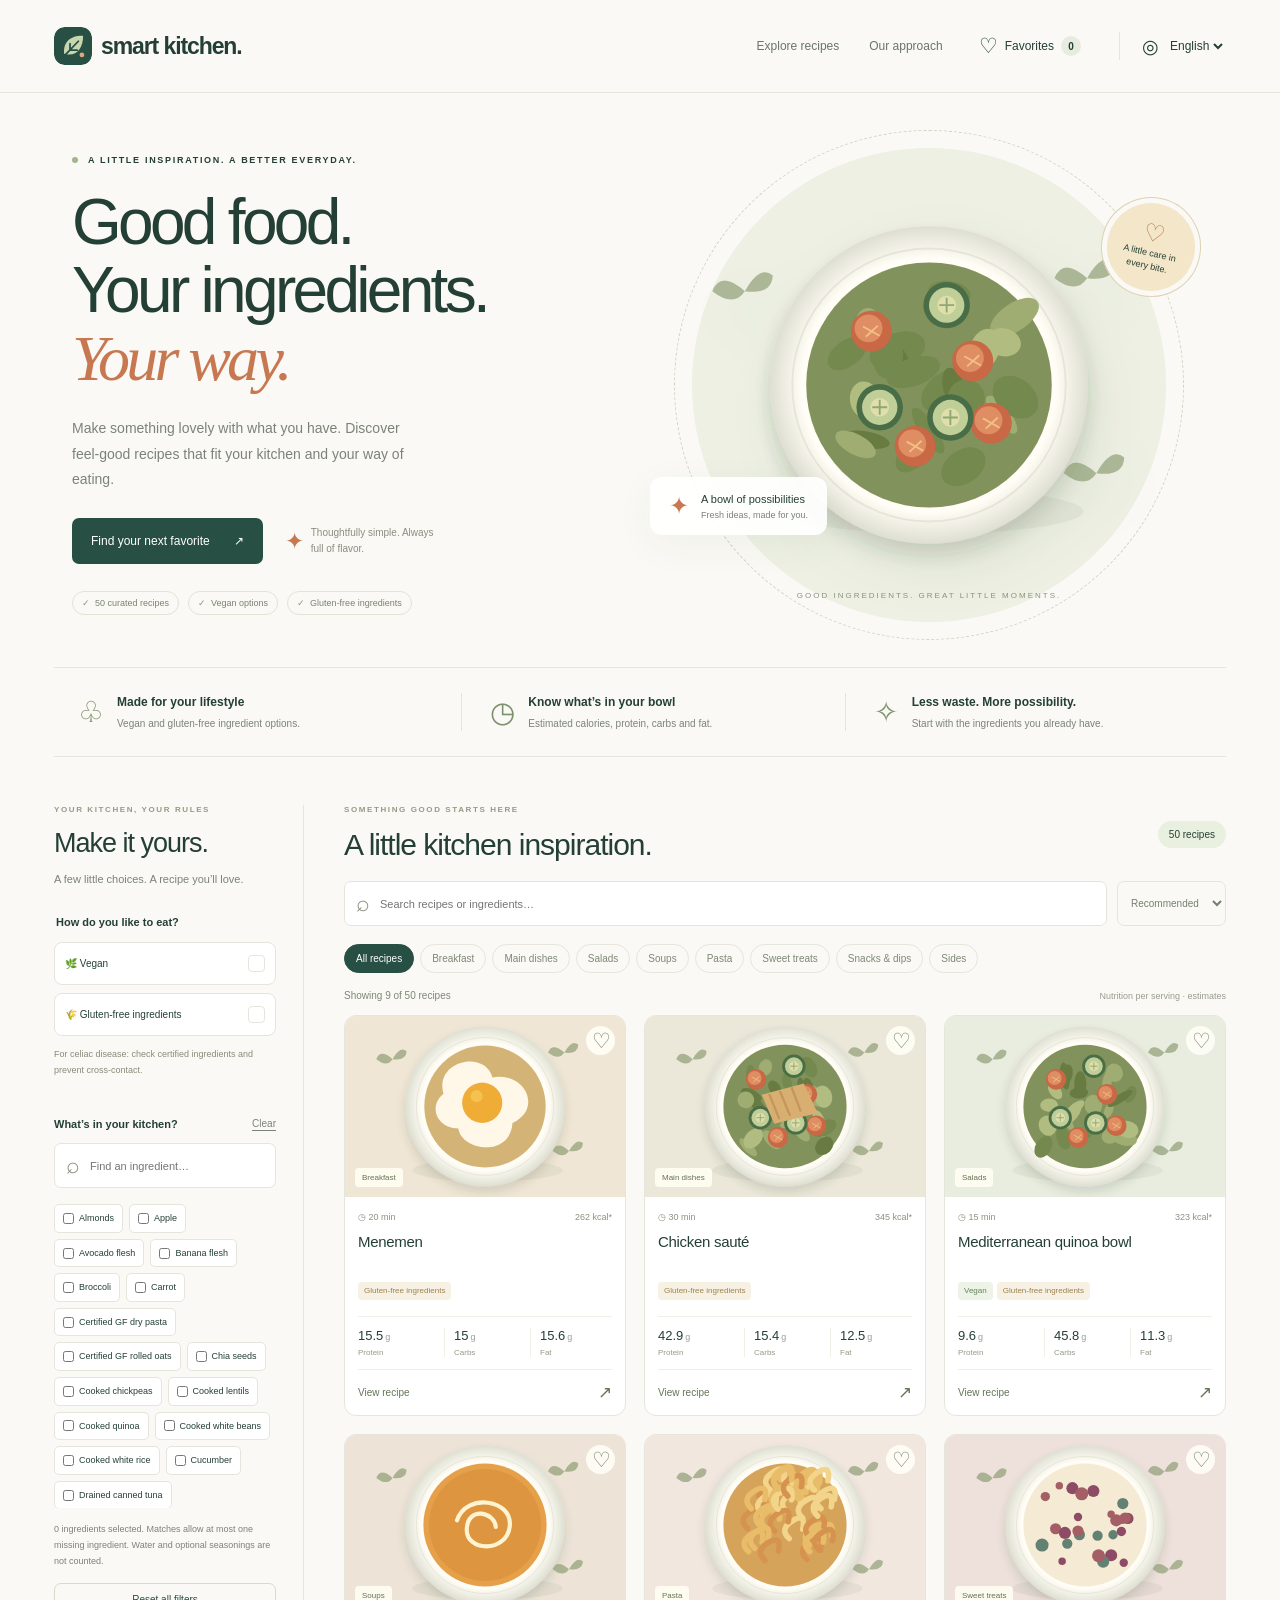
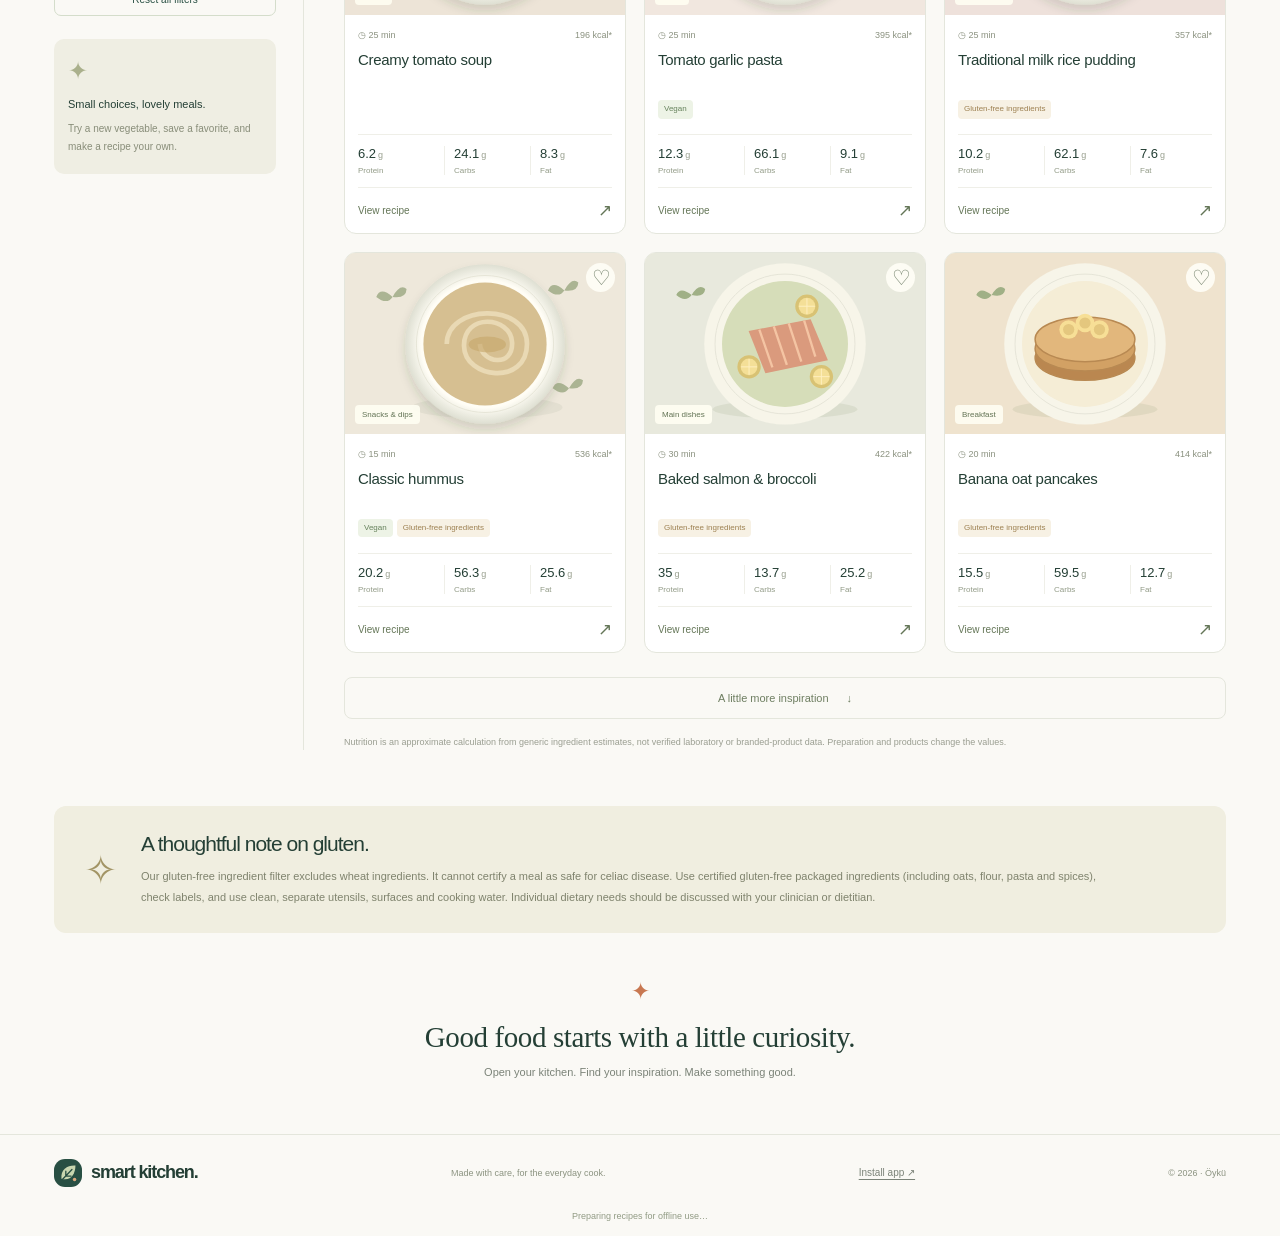
==== commit 948a4891: "Redesign bilingual recipe site with measured nutrition and dietary filters" ====
--- a/index.html
+++ b/index.html
@@ -1,7 +1,10 @@
 <!doctype html>
-<html lang="tr"><head><meta charset="utf-8"><meta name="viewport" content="width=device-width,initial-scale=1"><meta name="theme-color" content="#254d3e"><meta name="description" content="Elindeki malzemeleri seç, sana uygun tarifleri keşfet. Akıllı Mutfak ile mutfakta israfı azalt."><title>Akıllı Mutfak · Elindekilerle harikalar yarat</title><link rel="manifest" href="manifest.webmanifest"><link rel="apple-touch-icon" href="icons/icon-192.png"><meta name="apple-mobile-web-app-capable" content="yes"><meta name="apple-mobile-web-app-status-bar-style" content="default"><meta name="apple-mobile-web-app-title" content="Akıllı Mutfak"><link rel="icon" href="icon.svg" type="image/svg+xml"><link rel="stylesheet" href="style.css"><script defer src="data.js"></script><script defer src="app.js"></script></head>
-<body><header><a class="brand" href="./"><span class="brand-icon">♧</span> akıllı mutfak<span class="brand-dot">.</span></a><nav aria-label="Ana menü"><a href="#discover">Tarifleri keşfet</a><button id="favoritesNav" class="text-button">♡ Favorilerim <span id="favoriteCount">0</span></button></nav></header>
-<main><section class="hero"><div class="hero-copy"><div class="eyebrow"><span></span> AZ MALZEME, BOL İLHAM</div><h1>Bugün mutfakta<br>ne <em>pişirsek?</em></h1><p>Dolabındaki malzemeleri söyle, sana en uygun tarifleri bulalım. Daha az israf, daha çok lezzet.</p><a class="primary" href="#discover">Mutfağını keşfet <span>↗</span></a><button id="installApp" class="install-button" aria-haspopup="dialog">Uygulamayı yükle ↓</button><p id="offlineStatus" class="offline-status" role="status" aria-live="polite"></p><div class="hero-note"><span>✦</span> 50 tarif · Her güne yeni bir fikir</div></div><div class="hero-art" aria-label="Taze sebzelerle dolu bir salata tabağı"><div class="orbit"></div><div class="plate"><div class="salad">🥬<span>🥑</span>🍅<span>🥒</span>🥬</div></div><div class="floating top">🌱 <span>Taze fikirler<br><b>Her zaman elinin altında</b></span></div><div class="floating bottom">✦ <span>İyi yemek, iyi hissettirir.</span></div><span class="art-label">MUTFAĞINDAKİ POTANSİYELİ KEŞFET</span></div></section>
-<section class="workspace" id="discover"><aside class="pantry"><div class="section-kicker">01 / SENİN MUTFAĞIN</div><h2>Elinde neler var?</h2><p>Malzemelerini seç, gerisini bize bırak.</p><label class="search"><span>⌕</span><input id="ingredientSearch" type="search" placeholder="Malzeme ara…" aria-label="Malzeme ara"></label><div id="ingredients" class="ingredients"></div><div class="selection-footer"><span><b id="selectedCount">0</b> malzeme seçili</span><button id="clear" class="text-button">Temizle</button></div><div class="tip">✦ <div><b>Küçük bir mutfak notu</b><p>Tuz, yağ ve baharatları tarif kartında ayrıca gösteriyoruz. Evde olup olmadıklarını kontrol et.</p></div></div></aside>
-<div class="discovery"><div class="section-kicker">02 / BİRAZ İLHAM</div><div class="results-heading"><div><h2 id="resultsTitle">Sofrana ilham olsun</h2><p id="resultSummary" role="status" aria-live="polite"></p></div><label class="vegan"><input type="checkbox" id="vegan"> 🌱 Vegan</label></div><label class="search recipe-search"><span>⌕</span><input id="recipeSearch" type="search" placeholder="Canın ne çekiyor? Tarif ara…" aria-label="Tarif ara"></label><div id="categories" class="categories" aria-label="Tarif kategorileri"></div><div id="results" class="recipe-grid"></div><button id="showMore" class="more">Daha fazla tarif keşfet ↓</button><p class="nutrition-note">* Kalori değerleri yaklaşık kaynak bilgileridir; porsiyon ve ölçülere göre değişir.</p></div></section>
-<section class="closing"><span>✦</span><h2>İyi yemek, elindekilerle başlar.</h2><p>Bir malzeme, onlarca olasılık. Mutfağında keşfedecek çok şey var.</p></section></main><footer><a class="brand" href="./">akıllı mutfak.</a><span>Sevgiyle pişir, paylaşarak çoğalt.</span><span>Öykü’nün mutfağı · 2026</span></footer><dialog id="installDialog" aria-labelledby="installTitle"><button id="closeInstall" class="dialog-close" aria-label="Kapat">×</button><span class="install-leaf" aria-hidden="true">🌱</span><h2 id="installTitle">Mutfağın hep yanında</h2><p>50 tarif, favorilerin ve malzemelerin tek dokunuşla elinin altında.</p><div id="installHelp"></div><p class="install-note">İlk çevrimiçi açılışta tarifler cihazına kaydedilir. Hazır bildirimi göründükten sonra internetsiz de kullanabilirsin.</p><button id="nativeInstall" class="primary" hidden>Uygulamayı yükle</button></dialog><script defer src="pwa.js"></script></body></html>+<html lang="en"><head><meta charset="utf-8"><meta name="viewport" content="width=device-width,initial-scale=1"><meta name="theme-color" content="#284f43"><meta name="description" content="Discover 50 recipes with vegan and gluten-free ingredient options, measured ingredients and estimated nutrition. Available in English and Turkish."><title>Smart Kitchen · Good food, your way</title><link rel="manifest" href="manifest.webmanifest"><link rel="icon" href="icon.svg" type="image/svg+xml"><link rel="apple-touch-icon" href="icons/icon-192.png"><link rel="stylesheet" href="style.css"><script defer src="data.js"></script><script defer src="app.js"></script></head>
+<body><a href="#discover" class="skip" data-i18n="skip">Skip to recipes</a><header><a href="./" class="brand"><img src="icon.svg" alt="" width="38" height="38"><span data-i18n="brand">smart kitchen<span class="dot">.</span></span></a><nav aria-label="Main navigation"><a href="#discover" data-i18n="navRecipes">Explore recipes</a><a href="#approach" class="about-link" data-i18n="navAbout">Our approach</a><button id="favoritesNav" class="nav-favorites" aria-pressed="false"><span aria-hidden="true">♡</span> <span data-i18n="favorites">Favorites</span> <b id="favoriteCount">0</b></button></nav><label class="language"><span aria-hidden="true">◎</span><select id="language" aria-label="Language / Dil"><option value="en">English</option><option value="tr">Türkçe</option></select></label></header>
+<main><section class="hero"><div class="hero-copy"><div class="eyebrow"><span></span><span data-i18n="eyebrow">A LITTLE INSPIRATION. A BETTER EVERYDAY.</span></div><h1 id="heroTitle">Good food.<br>Your ingredients.<br><em>Your way.</em></h1><p data-i18n="heroText">Make something lovely with what you have. Discover feel-good recipes that fit your kitchen and your way of eating.</p><div class="hero-actions"><a href="#discover" class="primary"><span data-i18n="heroCta">Find your next favorite</span><span aria-hidden="true">↗</span></a><span class="hero-proof"><span class="tiny-leaves">✦</span><span data-i18n="heroProof">Thoughtfully simple.<br>Always full of flavor.</span></span></div><div class="hero-tags"><span data-i18n="tagRecipes">50 curated recipes</span><span data-i18n="tagVegan">Vegan options</span><span data-i18n="tagGf">Gluten-free ingredients</span></div></div><div class="hero-art"><div class="art-circle"></div><img src="images/hero.svg" width="600" height="540" alt="" class="hero-image"><div class="art-note"><span>✦</span><div><strong data-i18n="artTitle">A bowl of possibilities</strong><small data-i18n="artText">Fresh ideas, made for you.</small></div></div><div class="art-sticker"><span>♡</span><span data-i18n="artSticker">A little care<br>in every bite.</span></div><span class="art-caption" data-i18n="artCaption">GOOD INGREDIENTS. GREAT LITTLE MOMENTS.</span></div></section>
+<section id="approach" class="value-strip"><div><span class="value-icon">♧</span><div><strong data-i18n="value1">Made for your lifestyle</strong><p data-i18n="value1text">Vegan and gluten-free ingredient options.</p></div></div><div><span class="value-icon">◷</span><div><strong data-i18n="value2">Know what’s in your bowl</strong><p data-i18n="value2text">Estimated calories, protein, carbs and fat.</p></div></div><div><span class="value-icon">✧</span><div><strong data-i18n="value3">Less waste. More possibility.</strong><p data-i18n="value3text">Start with the ingredients you already have.</p></div></div></section>
+<section class="workspace" id="discover"><aside class="filters"><div class="section-kicker" data-i18n="yourKitchen">YOUR KITCHEN, YOUR RULES</div><h2 data-i18n="filterTitle">Make it yours.</h2><p class="muted" data-i18n="filterIntro">A few little choices. A recipe you’ll love.</p><fieldset class="diet-field"><legend data-i18n="dietTitle">How do you like to eat?</legend><label class="diet-option"><input id="vegan" type="checkbox"><span>🌿 <span data-i18n="vegan">Vegan</span></span><span class="check-indicator">✓</span></label><label class="diet-option"><input id="glutenFree" type="checkbox"><span>🌾 <span data-i18n="gf">Gluten-free ingredients</span></span><span class="check-indicator">✓</span></label><p class="celiac-mini" data-i18n="celiacMini">For celiac disease: check certified ingredients and prevent cross-contact.</p></fieldset><div class="pantry-title"><h3 data-i18n="pantryTitle">What’s in your kitchen?</h3><button id="clearIngredients" class="text-button" data-i18n="clear">Clear</button></div><label class="search"><span aria-hidden="true">⌕</span><input type="search" id="ingredientSearch" placeholder="Find an ingredient…" aria-label="Find an ingredient"></label><div id="ingredients" class="ingredients"></div><p class="selection-note" id="selectionNote"></p><button id="resetFilters" class="reset-button" data-i18n="resetAll">Reset all filters</button><div class="sidebar-note"><span>✦</span><strong data-i18n="sidebarTitle">Small choices, lovely meals.</strong><p data-i18n="sidebarText">Try a new vegetable, save a favorite, and make a recipe your own.</p></div></aside>
+<div class="discovery"><div class="discovery-top"><div><div class="section-kicker" data-i18n="findInspiration">SOMETHING GOOD STARTS HERE</div><h2 id="resultsTitle">A little kitchen inspiration.</h2></div><span id="recipeTotal" class="total-badge">50 recipes</span></div><div class="search-sort"><label class="search recipe-search"><span aria-hidden="true">⌕</span><input type="search" id="recipeSearch" placeholder="Search recipes or ingredients…" aria-label="Search recipes or ingredients"></label><select id="sort" aria-label="Sort recipes"><option value="recommended">Recommended</option><option value="protein">Highest protein</option><option value="calories">Lowest calories</option><option value="time">Quickest first</option></select></div><div id="categories" class="categories" aria-label="Recipe categories"></div><div class="results-meta"><p id="resultSummary" role="status" aria-live="polite"></p><span data-i18n="perServing">Nutrition per serving · estimates</span></div><div id="results" class="recipe-grid"></div><button id="showMore" class="more"><span data-i18n="more">A little more inspiration</span> ↓</button><p class="nutrition-note" data-i18n="nutritionNote">Nutrition is an approximate calculation from generic ingredient estimates, not verified laboratory or branded-product data. Preparation and products change the values.</p></div></section>
+<section class="celiac-banner"><span class="banner-icon">✧</span><div><h2 data-i18n="celiacTitle">A thoughtful note on gluten.</h2><p data-i18n="celiacText">Our gluten-free ingredient filter excludes wheat ingredients. It cannot certify a meal as safe for celiac disease. Use certified gluten-free packaged ingredients (including oats, flour, pasta and spices), check labels, and use clean, separate utensils, surfaces and cooking water. Individual dietary needs should be discussed with your clinician or dietitian.</p></div></section><section class="closing"><span>✦</span><h2 data-i18n="closingTitle">Good food starts with a little curiosity.</h2><p data-i18n="closingText">Open your kitchen. Find your inspiration. Make something good.</p></section></main>
+<footer><a href="./" class="brand"><img src="icon.svg" width="28" height="28" alt=""><span data-i18n="brand">smart kitchen.</span></a><span data-i18n="footerText">Made with care, for the everyday cook.</span><button id="installApp" class="text-button" data-i18n="install">Install app ↗</button><span>© 2026 · Öykü</span></footer><p id="offlineStatus" class="offline-status" role="status"></p>
+<dialog id="recipeDialog" aria-labelledby="detailTitle"><div id="recipeDetail"></div><button id="closeRecipe" class="dialog-close" aria-label="Close recipe">×</button></dialog><dialog id="installDialog" aria-labelledby="installTitle"><h2 id="installTitle" data-i18n="installTitle">Your kitchen, always with you.</h2><p id="installHelp"></p><button id="nativeInstall" class="primary" hidden data-i18n="install">Install app</button><button id="closeInstall" class="dialog-close" aria-label="Close">×</button></dialog><script defer src="pwa.js"></script></body></html>
--- a/style.css
+++ b/style.css
@@ -1,6 +1 @@
-:root{--green:#254d3e;--ink:#243d32;--muted:#748078;--paper:#faf9f5;--line:#e3e6dc;--orange:#d77a48}*{box-sizing:border-box}html{scroll-behavior:smooth;scroll-padding-top:24px}body{margin:0;background:var(--paper);color:var(--ink);font-family:'DM Sans',Arial,sans-serif}button,input,a{-webkit-tap-highlight-color:transparent}button,input{font:inherit}button,a{touch-action:manipulation}button{cursor:pointer}a{color:inherit;text-decoration:none}header{max-width:1280px;margin:auto;padding:29px 44px;display:flex;align-items:center;justify-content:space-between;border-bottom:1px solid var(--line)}.brand{font-family:Manrope,Arial,sans-serif;font-size:25px;font-weight:800;letter-spacing:-1.3px}.brand-icon{display:inline-grid;place-items:center;background:var(--green);color:white;width:34px;height:36px;border-radius:12px;margin-right:8px;font-size:28px}.brand-dot{color:var(--orange)}nav{display:flex;gap:34px;align-items:center;font-size:13px;font-weight:600}.text-button{border:0;background:none;color:var(--green);padding:6px}.text-button[aria-pressed=true]{background:#e6ebdf;border-radius:8px}#favoriteCount{background:#e9ecdf;border-radius:50%;padding:3px 7px;margin-left:5px;font-size:11px}main{max-width:1280px;margin:auto}.hero{display:grid;grid-template-columns:1fr 1fr;min-height:490px;padding:55px 65px 48px;gap:35px;align-items:center}.eyebrow,.section-kicker{font-size:10px;letter-spacing:2px;font-weight:700}.eyebrow{display:flex;gap:9px;align-items:center}.eyebrow span{width:7px;height:7px;background:#a4b98c;border-radius:100%}h1{font-family:Manrope,Arial,sans-serif;font-size:clamp(40px,4.6vw,62px);letter-spacing:-3px;line-height:1.12;margin:23px 0}h1 em{font-family:Georgia,serif;font-weight:400;color:var(--orange)}.hero-copy>p{max-width:360px;font-size:14px;line-height:1.8;color:var(--muted)}.primary{display:inline-flex;gap:35px;background:var(--green);color:white;border-radius:9px;padding:15px 21px;margin-top:15px;font-size:13px}.hero-note{font-size:11px;color:var(--muted);margin-top:24px}.hero-note span{color:var(--orange);margin-right:6px}.hero-art{position:relative;min-height:360px;display:grid;place-items:center;background:radial-gradient(ellipse,#e9eddd 0,transparent 68%)}.orbit{position:absolute;width:330px;height:330px;border:1px dashed #c6cfbc;border-radius:50%;transform:rotate(-20deg)}.plate{width:280px;height:280px;border-radius:50%;background:linear-gradient(145deg,#fff,#e8e9dd);box-shadow:12px 23px 35px #34493320,inset 0 0 0 16px #fff,inset 0 0 0 18px #dedfd4;display:grid;place-items:center;transform:rotate(-15deg)}.salad{width:215px;height:210px;border-radius:50%;background:#567536;display:flex;flex-wrap:wrap;justify-content:center;align-content:center;font-size:75px;letter-spacing:-27px;line-height:.95;overflow:hidden;padding-right:20px}.salad span{font-size:63px}.floating{position:absolute;background:#fffffff2;box-shadow:0 8px 30px #3449330d;border:1px solid #f1f1e8;border-radius:13px;padding:13px 17px;display:flex;gap:10px;align-items:center;font-size:23px}.floating span{font-size:11px}.floating b{font-size:9px;color:var(--muted);font-weight:400;line-height:2}.top{top:30px;right:-12px}.bottom{bottom:35px;left:-6px;color:var(--orange)}.bottom span{color:var(--green)}.art-label{position:absolute;bottom:-9px;letter-spacing:2.5px;font-size:8px;color:#89967d}.workspace{border-top:1px solid var(--line);padding:40px 44px 55px;display:grid;grid-template-columns:280px 1fr;gap:40px}.section-kicker{color:#939b89;font-size:9px}h2{font-family:Manrope,Arial,sans-serif;font-size:23px;letter-spacing:-.9px;margin:13px 0 9px}.pantry>p,.results-heading p{font-size:12px;color:var(--muted);margin:0 0 22px}.search{display:flex;align-items:center;gap:9px;border:1px solid var(--line);background:white;border-radius:8px;padding:9px 12px}.search span{font-size:24px;line-height:1;color:#8b9585}.search input{width:100%;border:0;outline:none;background:transparent;font-size:12px;min-width:0;color:var(--ink)}.search:focus-within{outline:2px solid #8fa780;outline-offset:2px}.ingredients{display:grid;grid-template-columns:1fr 1fr;gap:8px;margin-top:18px}.ingredient{position:relative;display:flex;align-items:center;gap:6px;padding:10px 8px;border:1px solid var(--line);border-radius:7px;font-size:11px;cursor:pointer;background:#fff}.ingredient:has(input:checked){background:#eaf0e1;border-color:#8ba377}.ingredient input{accent-color:var(--green);margin:0;width:13px;height:13px}.selection-footer{display:flex;justify-content:space-between;align-items:center;margin-top:15px;font-size:11px;color:var(--muted)}.selection-footer button{font-size:11px;text-decoration:underline}.tip{display:flex;gap:10px;padding:17px 14px;background:#f0efe4;border-radius:9px;margin-top:25px;color:#7f896c}.tip b{font-size:11px;color:var(--green)}.tip p{font-size:10px;line-height:1.8;margin-bottom:0}.discovery{min-width:0}.results-heading{display:flex;justify-content:space-between;align-items:center}.vegan{font-size:11px;white-space:nowrap;display:flex;align-items:center;gap:4px}.vegan input{accent-color:var(--green)}.recipe-search{margin-bottom:16px}.categories{display:flex;gap:7px;flex-wrap:wrap;margin-bottom:22px}.categories button{border:1px solid var(--line);color:#7d8779;border-radius:20px;padding:7px 12px;font-size:10px;background:transparent}.categories button.active{background:var(--green);color:white;border-color:var(--green)}.recipe-grid{display:grid;grid-template-columns:repeat(2,minmax(0,1fr));gap:18px}.recipe-card{background:#fff;border:1px solid var(--line);border-radius:13px;overflow:hidden}.recipe-visual{position:relative;display:grid;place-items:center;height:140px;background:var(--tint,#f0e9db);font-size:72px}.recipe-visual:after{content:'';position:absolute;width:104px;height:104px;border-radius:50%;background:#ffffff55;z-index:0}.dish{z-index:1;filter:drop-shadow(3px 8px 5px #57402324)}.favorite{position:absolute;right:11px;top:11px;border:0;border-radius:50%;height:30px;width:30px;background:#ffffffe6;color:var(--green);font-size:19px;z-index:2}.favorite[aria-pressed=true]{color:#b95037}.vegan-badge{position:absolute;left:11px;top:11px;font-size:9px;background:#fffef0;padding:4px 7px;border-radius:12px;z-index:2}.recipe-info{padding:15px}.recipe-meta{font-size:9px;color:var(--muted);display:flex;justify-content:space-between}.recipe-info h3{font-family:Manrope,Arial,sans-serif;font-size:16px;letter-spacing:-.4px;margin:9px 0}.recipe-info p{font-size:10px;line-height:1.8;color:var(--muted);margin:5px 0}.recipe-info .match{font-size:10px;color:#537348;margin-top:12px;padding-top:10px;border-top:1px solid #eeeee7}.recipe-info .partial{color:#ad723c}.more{width:100%;padding:13px;margin-top:24px;border:1px solid var(--line);border-radius:8px;background:transparent;color:var(--green);font-size:12px}.more:hover{background:#eaf0e1}.empty{grid-column:1/-1;padding:45px 20px;text-align:center;background:#f0f1e8;border-radius:12px;color:var(--muted);font-size:13px}.closing{border-top:1px solid var(--line);text-align:center;padding:38px 20px 43px}.closing>span{color:var(--orange);font-size:24px}.closing h2{font-size:24px}.closing p{font-size:12px;color:var(--muted)}footer{border-top:1px solid var(--line);padding:25px 44px;max-width:1280px;margin:auto;display:flex;justify-content:space-between;align-items:center}footer .brand{font-size:18px}footer>span{color:var(--muted);font-size:10px}:focus-visible{outline:2px solid var(--orange);outline-offset:4px}[hidden]{display:none!important}@media(min-width:1200px){.recipe-grid{grid-template-columns:repeat(3,minmax(0,1fr))}.workspace{gap:38px}}@media(max-width:760px){header{padding:20px}nav{gap:10px;font-size:10px}.brand{font-size:20px}.brand-icon{display:none}.hero{padding:36px 24px;gap:0;grid-template-columns:1fr}.hero-art{min-height:320px;margin-top:30px}.top{right:0}.bottom{left:0}.hero-copy>p{max-width:400px}.workspace{grid-template-columns:1fr;padding:30px 20px;gap:34px}.ingredients{grid-template-columns:repeat(3,1fr)}.tip{display:none}.hero h1{font-size:49px}.recipe-grid{gap:12px}.recipe-info{padding:12px}.recipe-info h3{font-size:14px}.recipe-visual{height:125px}footer{padding:20px;flex-wrap:wrap;gap:18px}footer>span:last-child{width:100%}.results-heading h2{font-size:21px}}@media(prefers-reduced-motion:reduce){html{scroll-behavior:auto}}
-
-.nutrition-note{font-size:10px;line-height:1.6;color:var(--muted);margin-top:16px}
-.orbit{transform:none;width:min(330px,95%);height:auto;aspect-ratio:1}
-
-.install-button{display:inline-block;margin:14px 0 0 12px;padding:12px 4px;background:none;border:0;color:var(--green);font-size:12px;text-decoration:underline;text-underline-offset:4px}.offline-status{font-size:11px;color:var(--muted);min-height:16px;margin:12px 0 0}dialog{position:fixed;border:1px solid var(--line);border-radius:20px;padding:32px;max-width:440px;width:calc(100% - 32px);background:var(--paper);color:var(--ink);box-shadow:0 24px 80px #0003}dialog::backdrop{background:#152c2480}dialog p,dialog li{font-size:13px;line-height:1.8;color:var(--muted)}dialog ol{padding-left:20px}.dialog-close{position:absolute;right:12px;top:10px;background:none;border:0;font-size:27px;color:var(--green)}.install-leaf{font-size:34px}dialog .install-note{font-size:11px;border-top:1px solid var(--line);padding-top:15px}dialog .primary{border:0;margin-top:4px}.hero-note{margin-top:14px}@media(display-mode:standalone){#installApp{display:none}header{padding-top:max(24px,env(safe-area-inset-top))}footer{padding-bottom:max(24px,env(safe-area-inset-bottom))}}
+:root{--ink:#243f35;--green:#284f43;--muted:#7b8378;--paper:#faf9f5;--line:#e4e6dc;--orange:#c87851;--sage:#edf0e6;--serif:Georgia,'Times New Roman',serif}*{box-sizing:border-box}html{scroll-behavior:smooth;scroll-padding-top:20px}body{margin:0;background:var(--paper);color:var(--ink);font-family:Arial,Helvetica,sans-serif;font-size:14px}button,input,select{font:inherit}button,a,input,select{-webkit-tap-highlight-color:transparent}button,select{cursor:pointer}a{color:inherit;text-decoration:none}button{color:inherit}header{max-width:1440px;margin:auto;padding:27px 54px;display:flex;align-items:center;gap:32px;border-bottom:1px solid var(--line)}.brand{display:flex;align-items:center;gap:9px;font-size:23px;font-weight:800;letter-spacing:-1.1px;white-space:nowrap}.brand img{border-radius:11px}.brand span::first-letter{text-transform:lowercase}.brand .dot{color:var(--orange)}nav{display:flex;gap:30px;align-items:center;margin-left:auto;font-size:12px}nav a{color:#69756a}nav a:hover{color:var(--green)}.nav-favorites{border:0;background:none;display:flex;gap:7px;align-items:center;font-size:12px}.nav-favorites>span:first-child{font-size:21px}.nav-favorites b{display:grid;place-items:center;min-width:20px;min-height:20px;background:#e8ecdf;border-radius:50%;font-size:10px}.nav-favorites[aria-pressed=true]{color:#b65b38}.language{display:flex;align-items:center;gap:7px;border-left:1px solid var(--line);padding-left:22px;font-size:19px}.language select{font-size:12px;border:0;background:transparent;color:var(--ink);padding:6px 0;max-width:100px}main{max-width:1440px;margin:auto}.hero{display:grid;grid-template-columns:1fr 1fr;gap:20px;align-items:center;padding:62px 72px 52px;min-height:570px}.eyebrow{display:flex;align-items:center;gap:10px;font-size:9px;letter-spacing:1.7px;font-weight:600}.eyebrow>span:first-child{width:6px;height:6px;background:#a2b688;border-radius:50%;flex-shrink:0}h1{font-size:clamp(48px,5vw,72px);font-weight:500;line-height:1.06;letter-spacing:-3.7px;margin:24px 0}h1 em{color:var(--orange);font-family:var(--serif);font-weight:400}.hero-copy>p{max-width:355px;font-size:14px;color:var(--muted);line-height:1.8;margin:0}.hero-actions{display:flex;gap:22px;align-items:center;margin-top:26px}.primary{border:0;display:inline-flex;justify-content:center;align-items:center;gap:24px;padding:16px 19px;border-radius:7px;background:var(--green);color:#fff;font-size:12px}.primary:hover{background:#365f4f}.hero-proof{display:flex;gap:7px;align-items:center;max-width:150px;font-size:10px;line-height:1.6;color:#8a8e7f}.tiny-leaves{font-size:23px;color:var(--orange)}.hero-tags{display:flex;flex-wrap:wrap;gap:9px;margin-top:27px;color:#79846e;font-size:9px}.hero-tags span{border:1px solid #e0e5d6;padding:6px 9px;border-radius:16px}.hero-tags span:before{content:'✓';margin-right:5px;color:#8ba077}.hero-art{position:relative;min-width:0;min-height:430px;display:grid;place-items:center}.hero-image{position:relative;z-index:1;max-width:100%;height:auto;filter:drop-shadow(10px 22px 25px #34462714)}.art-circle{position:absolute;width:85%;aspect-ratio:1;border-radius:50%;background:#edf0e3}.art-circle:after{content:'';position:absolute;inset:-18px;border:1px dashed #cfd6c3;border-radius:50%}.art-note{position:absolute;left:0;bottom:65px;z-index:2;display:flex;gap:12px;align-items:center;background:#ffffffed;padding:15px 19px;border-radius:12px;box-shadow:0 10px 40px #37482b0d}.art-note>span{font-size:24px;color:var(--orange)}.art-note strong{display:block;font-size:11px;font-weight:500}.art-note small{display:block;font-size:9px;color:var(--muted);margin-top:5px}.art-sticker{position:absolute;right:8px;top:28px;z-index:2;background:#f4e6c9;border:5px solid var(--paper);outline:1px solid #dfd2b4;border-radius:50%;width:98px;height:98px;display:flex;flex-direction:column;align-items:center;justify-content:center;transform:rotate(13deg);text-align:center;font-size:9px;line-height:1.5;padding:9px}.art-sticker>span:first-child{font-size:24px;line-height:1.1;color:#ba8050}.art-caption{position:absolute;bottom:0;letter-spacing:2px;font-size:8px;color:#8b947f;text-align:center}.value-strip{display:grid;grid-template-columns:repeat(3,1fr);gap:26px;margin:0 54px;padding:25px 24px;border-top:1px solid var(--line);border-bottom:1px solid var(--line)}.value-strip>div{display:flex;gap:13px;align-items:center}.value-strip>div+div{border-left:1px solid var(--line);padding-left:28px}.value-icon{font-size:29px;color:#7d926c;min-width:25px}.value-strip strong{font-size:12px;font-weight:600}.value-strip p{color:var(--muted);font-size:10px;margin:7px 0 0;line-height:1.5}.workspace{display:grid;grid-template-columns:250px minmax(0,1fr);gap:40px;padding:48px 54px 56px}.filters{border-right:1px solid var(--line);padding-right:27px}.section-kicker{font-size:8px;color:#939c83;letter-spacing:1.6px;font-weight:600}h2{font-size:27px;font-weight:500;letter-spacing:-1px;line-height:1.2;margin:13px 0 10px}.muted{font-size:11px;line-height:1.8;color:var(--muted);margin-bottom:26px}.diet-field{padding:0;border:0;margin:0 0 26px}.diet-field legend{font-size:11px;font-weight:600;margin-bottom:14px}.diet-option{position:relative;display:flex;align-items:center;justify-content:space-between;border:1px solid var(--line);border-radius:8px;padding:12px 10px;margin-bottom:8px;cursor:pointer;background:white;font-size:10px;line-height:1.4}.diet-option input{position:absolute;opacity:0;width:1px;height:1px}.diet-option:has(input:checked){background:#eaf0e1;border-color:#92a682}.diet-option:has(input:focus-visible){outline:2px solid var(--orange);outline-offset:2px}.check-indicator{border:1px solid var(--line);border-radius:4px;width:17px;height:17px;text-align:center;color:transparent;margin-left:8px;flex-shrink:0}.diet-option:has(input:checked) .check-indicator{background:var(--green);border-color:var(--green);color:white}.celiac-mini{font-size:9px;line-height:1.8;color:#8a8b78;margin:10px 0 0}.pantry-title{display:flex;align-items:center;justify-content:space-between;gap:5px}.pantry-title h3{font-size:11px;font-weight:600;line-height:1.5}.text-button{border:0;background:none;padding:5px 0;color:var(--muted);font-size:10px;text-decoration:underline;text-underline-offset:3px}.search{display:flex;gap:8px;align-items:center;border:1px solid var(--line);background:white;border-radius:7px;padding:10px 11px}.search>span{font-size:23px;line-height:1;color:#89917e}.search input{width:100%;min-width:0;border:0;outline:none;background:transparent;color:var(--ink);font-size:11px}.search:focus-within{outline:2px solid #809b6d;outline-offset:2px}.ingredients{display:flex;flex-wrap:wrap;align-content:flex-start;gap:6px;margin-top:14px;max-height:306px;overflow-y:auto;padding:2px 3px 3px 0;scrollbar-width:thin;scrollbar-color:#ccd4c1 transparent}.ingredient{cursor:pointer;position:relative;display:flex;align-items:center;font-size:9px;padding:7px 8px;background:#fff;border:1px solid var(--line);border-radius:5px;line-height:1.4;gap:5px}.ingredient input{width:11px;height:11px;accent-color:var(--green);margin:0;flex-shrink:0}.ingredient:has(input:checked){border-color:#91a27e;background:#eaf0df}.selection-note{font-size:9px;color:var(--muted);line-height:1.8;margin:13px 0}.reset-button{width:100%;font-size:10px;color:var(--green);background:none;border:1px solid #d4ddcb;border-radius:7px;padding:10px}.reset-button:hover{background:var(--sage)}.sidebar-note{background:#efeee3;padding:18px 14px;border-radius:10px;margin-top:23px}.sidebar-note>span{display:block;font-size:24px;color:#aab08c;margin-bottom:10px}.sidebar-note strong{font-size:11px;font-weight:500}.sidebar-note p{font-size:10px;line-height:1.8;color:#888d79;margin:9px 0 0}.discovery{min-width:0}.discovery-top{display:flex;align-items:center;justify-content:space-between;gap:8px;margin-bottom:18px}.discovery-top h2{font-size:30px;margin-bottom:0}.total-badge{font-size:10px;background:#eaf0df;border-radius:20px;padding:8px 11px;white-space:nowrap}.search-sort{display:flex;align-items:stretch;gap:10px}.recipe-search{flex:1}.search-sort select{background:transparent;border:1px solid var(--line);border-radius:7px;padding:8px 9px;font-size:10px;color:#74806d;max-width:160px}.categories{display:flex;gap:6px;flex-wrap:wrap;margin:18px 0 17px}.categories button{border:1px solid var(--line);background:none;padding:8px 11px;border-radius:20px;font-size:10px;color:#7e8875}.categories .active{background:var(--green);color:white;border-color:var(--green)}.results-meta{display:flex;justify-content:space-between;gap:10px;margin:0 0 14px;align-items:center}.results-meta p{margin:0;font-size:10px;color:#7d8777}.results-meta>span{font-size:9px;color:#979d8e;text-align:right}.recipe-grid{display:grid;grid-template-columns:repeat(3,minmax(0,1fr));gap:18px}.recipe-card{border:1px solid var(--line);border-radius:12px;overflow:hidden;background:white;transition:box-shadow .2s,transform .2s;min-width:0}.recipe-card:hover{transform:translateY(-3px);box-shadow:0 10px 20px #34452a0b}.recipe-visual{position:relative;background:#eeeada;aspect-ratio:1.55;overflow:hidden}.recipe-visual>img{width:100%;height:100%;object-fit:cover}.visual-category{position:absolute;left:10px;bottom:10px;font-size:8px;background:#fffef2e8;border-radius:4px;padding:5px 7px;color:#627354}.favorite{position:absolute;right:10px;top:10px;border:0;background:#fffef7e8;border-radius:50%;width:29px;height:29px;font-size:21px;line-height:1;color:#73816b;display:grid;place-items:center}.favorite[aria-pressed=true]{color:#bd6947}.recipe-info{padding:15px 13px 0}.card-meta{display:flex;justify-content:space-between;gap:5px;color:#8a917f;font-size:9px}.recipe-info h3{font-size:15px;font-weight:500;letter-spacing:-.3px;line-height:1.35;min-height:40px;margin:10px 0}.recipe-title{border:0;background:none;padding:0;text-align:left;font:inherit;letter-spacing:inherit;color:var(--ink)}.recipe-title:hover{text-decoration:underline;text-underline-offset:4px}.badges{display:flex;flex-wrap:wrap;gap:4px;min-height:20px;align-content:flex-start}.badge{font-size:8px;padding:4px 6px;border-radius:4px;line-height:1.3}.vegan-badge{color:#65815b;background:#edf3e6}.gf-badge{color:#9d8051;background:#f7f1e4}.macro-row{display:grid;grid-template-columns:repeat(3,1fr);gap:4px;margin-top:14px;padding:11px 0 12px;border-top:1px solid #efefe8}.macro-row>div+div{border-left:1px solid #efefe8;padding-left:9px}.macro-row b{font-weight:500;font-size:13px;display:block;white-space:nowrap}.macro-row small{font-size:9px;margin-left:2px;color:#99a08f}.macro-row span{font-size:8px;display:block;margin-top:5px;color:#929b87;overflow-wrap:anywhere}.view-recipe{display:flex;justify-content:space-between;align-items:center;width:100%;padding:12px 0;border:0;border-top:1px solid #efefe8;background:none;font-size:10px;color:#647657;text-align:left}.view-recipe span{font-size:17px}.match-note{font-size:9px;line-height:1.5;color:#8b774f;margin:0 0 10px}.more{display:flex;justify-content:center;align-items:center;gap:18px;border:1px solid var(--line);background:none;width:100%;border-radius:8px;padding:14px;margin-top:24px;font-size:11px;color:#6e7e61}.more:hover{background:var(--sage)}.nutrition-note{color:#9a9e91;font-size:9px;line-height:1.8;margin:15px 0 0}.celiac-banner{margin:0 54px;background:#f0eee0;border-radius:12px;padding:25px 30px;display:flex;gap:23px;align-items:center}.banner-icon{font-size:40px;color:#a29465}.celiac-banner h2{font-size:21px;margin:0 0 10px}.celiac-banner p{font-size:11px;color:#7f836d;line-height:1.9;margin:0;max-width:980px}.closing{text-align:center;padding:45px 22px}.closing>span{color:var(--orange);font-size:23px}.closing h2{font-family:var(--serif);font-size:29px;margin:15px 0 10px;letter-spacing:-.4px}.closing p{font-size:11px;color:var(--muted)}footer{max-width:1440px;margin:auto;border-top:1px solid var(--line);padding:24px 54px;display:flex;justify-content:space-between;align-items:center;gap:20px}footer .brand{font-size:18px}footer>span{font-size:9px;color:#8b9380}.offline-status{font-size:9px;text-align:center;color:#919b84;min-height:12px;padding:0 16px 15px;margin:0}dialog{border:1px solid var(--line);border-radius:18px;max-width:680px;width:calc(100% - 30px);max-height:90dvh;padding:0;background:var(--paper);color:var(--ink);box-shadow:0 25px 100px #132c3433}dialog::backdrop{background:#182d258a;backdrop-filter:blur(4px)}.dialog-close{position:absolute;right:14px;top:14px;border:1px solid #fff9;border-radius:50%;background:#fffffff0;color:var(--green);font-size:25px;width:35px;height:35px;display:grid;place-items:center;line-height:1}.detail-image{display:block;width:100%;height:210px;object-fit:cover}.detail-body{padding:28px 32px}.detail-body h2{font-size:33px;margin-top:12px}.detail-body h3{font-size:16px;font-weight:500;margin-top:25px}.detail-controls{display:flex;align-items:center;justify-content:space-between;gap:10px;font-size:11px;margin-top:20px}.detail-controls label{display:flex;align-items:center;gap:10px}.detail-controls select{padding:6px 10px;border:1px solid var(--line);border-radius:6px;background:#fff;color:var(--green)}.detail-help{font-size:10px;color:var(--muted);line-height:1.9}.detail-nutrition{display:grid;grid-template-columns:1.2fr repeat(3,1fr);gap:7px;background:#edf0e4;padding:20px;border-radius:10px;margin-top:20px;align-items:center}.detail-nutrition strong{font-size:27px;font-weight:500}.detail-nutrition>div{font-size:17px;border-left:1px solid #d9dfcd;padding-left:12px}.detail-nutrition small{display:block;font-size:9px;font-weight:400;margin-top:5px;color:#7a886b}.energy-bar{display:flex;width:100%;height:9px;border-radius:10px;overflow:hidden}.energy-0{background:#668b66}.energy-1{background:#dca77c}.energy-2{background:#ddcd93}.energy-legend{display:flex;gap:15px;margin-top:10px;font-size:9px;color:var(--muted);flex-wrap:wrap}.energy-legend i{display:inline-block;width:7px;height:7px;border-radius:50%;margin-right:5px}.detail-ingredients{padding:0;list-style:none}.detail-ingredients li{display:flex;justify-content:space-between;gap:15px;border-bottom:1px solid var(--line);padding:11px 0;font-size:12px;line-height:1.5}.detail-ingredients b{white-space:nowrap;font-size:11px;font-weight:500}.steps{padding-left:22px}.steps li{font-size:12px;line-height:1.9;margin-bottom:13px;padding-left:8px}.steps li::marker{color:var(--orange)}.allergen-note,.gf-note{font-size:10px;line-height:1.9;padding:15px;border-radius:9px;margin-top:18px;background:#eeeee5}.allergen-note strong{font-weight:600}.allergen-note p{margin:5px 0 0}.gf-note{background:#f6eddb;color:#8c754d}#installDialog{padding:32px;max-width:440px}#installDialog h2{font-size:25px;padding-right:20px}#installHelp{font-size:13px;line-height:1.9;color:var(--muted)}.empty{grid-column:1/-1;background:var(--sage);padding:45px 20px;text-align:center;border-radius:12px}.empty h3{font-weight:500}.empty p{font-size:12px;color:var(--muted)}.skip{position:absolute;top:-70px;left:15px;padding:14px;background:var(--green);color:#fff;z-index:9}.skip:focus{top:10px}:focus-visible{outline:2px solid var(--orange);outline-offset:4px}[hidden]{display:none!important}@media(min-width:1440px){.hero{padding-left:92px;padding-right:75px}.hero-image{max-width:570px}.hero-art{min-height:465px}.workspace{gap:44px;grid-template-columns:260px minmax(0,1fr)}}@media(max-width:1100px){header{padding:23px 30px;gap:20px}nav{gap:20px}.hero{padding:42px 40px;min-height:500px}.hero-art{min-height:350px}.hero-actions{gap:15px}.hero-proof{display:none}.hero h1{font-size:57px}.value-strip{margin:0 30px;padding:22px 0;gap:15px}.value-strip>div+div{padding-left:18px}.workspace{padding:36px 30px;grid-template-columns:220px minmax(0,1fr);gap:26px}.filters{padding-right:20px}.recipe-grid{grid-template-columns:repeat(2,minmax(0,1fr))}.discovery-top h2{font-size:25px}.celiac-banner{margin:0 30px}footer{padding:22px 30px}}@media(max-width:760px){header{padding:18px 20px;gap:12px;flex-wrap:wrap}.brand{font-size:21px}.brand img{width:32px;height:32px}nav{order:3;width:100%;justify-content:space-between;border-top:1px solid var(--line);padding-top:15px;font-size:11px;gap:10px}.language{margin-left:auto;padding-left:12px}nav .nav-favorites{font-size:11px}.hero{padding:34px 24px 30px;grid-template-columns:1fr;gap:14px}.hero h1{font-size:56px;margin:22px 0}.hero-copy>p{max-width:420px;font-size:13px}.eyebrow{font-size:8px;letter-spacing:1.4px}.hero-actions{margin-top:23px}.hero-proof{display:flex;font-size:9px;max-width:125px}.primary{font-size:11px;gap:13px;padding:15px}.hero-tags{font-size:8px;gap:6px;margin-top:20px}.hero-art{min-height:335px;max-width:480px;width:100%;margin:auto}.hero-image{max-height:355px}.art-note{bottom:46px;left:0;padding:12px}.art-sticker{width:80px;height:80px;font-size:8px;right:0;top:14px;border-width:4px}.art-caption{font-size:7px;letter-spacing:1.5px}.value-strip{margin:0 20px;grid-template-columns:1fr;padding:20px 0;gap:18px}.value-strip>div+div{border:0;padding:0}.value-strip strong{font-size:12px}.value-strip p{font-size:10px;margin-top:4px}.value-icon{font-size:25px}.workspace{padding:30px 20px;grid-template-columns:1fr;gap:30px}.filters{border:0;padding:0 0 25px;border-bottom:1px solid var(--line)}.filters .muted{margin-bottom:18px}.diet-field{margin-bottom:14px;display:flex;gap:8px;flex-wrap:wrap}.diet-field legend{margin-bottom:10px}.diet-option{margin-bottom:0;flex:1;min-width:130px}.celiac-mini{width:100%;margin:0}.ingredients{max-height:150px;gap:6px}.ingredient{font-size:10px;padding:7px 9px}.selection-note{font-size:9px}.sidebar-note{display:none}.filters h2{font-size:27px}.pantry-title h3{font-size:12px}.reset-button{width:auto;padding:9px 16px}.discovery-top h2{font-size:26px;max-width:240px}.total-badge{font-size:9px;padding:7px 9px}.search-sort{gap:7px}.search-sort select{max-width:120px;font-size:9px;padding:6px}.search input{font-size:11px}.categories{gap:5px;margin:16px 0}.categories button{font-size:9px;padding:7px 10px}.results-meta{align-items:flex-start}.results-meta>span{max-width:135px;font-size:8px;line-height:1.5}.recipe-grid{gap:12px}.recipe-info{padding:11px 10px 0}.recipe-info h3{font-size:14px;min-height:39px}.recipe-visual{aspect-ratio:1.2}.recipe-visual>img{object-fit:cover}.favorite{top:8px;right:8px;width:26px;height:26px;font-size:20px}.visual-category{left:7px;bottom:7px;font-size:7px;padding:4px 6px}.card-meta{font-size:8px}.badge{font-size:7px;padding:4px 5px}.macro-row{gap:2px}.macro-row>div+div{padding-left:5px}.macro-row b{font-size:12px}.macro-row span{font-size:7px}.macro-row small{font-size:8px}.view-recipe{font-size:9px}.nutrition-note{font-size:9px}.celiac-banner{margin:0 20px;padding:21px 18px;align-items:flex-start;gap:12px}.banner-icon{font-size:25px}.celiac-banner h2{font-size:20px}.celiac-banner p{font-size:10px}.closing{padding:35px 22px}.closing h2{font-size:26px}footer{padding:20px;flex-wrap:wrap;gap:18px}footer .brand{font-size:18px}footer>span{font-size:9px}.detail-image{height:170px}.detail-body{padding:23px 20px}.detail-body h2{font-size:28px}.detail-nutrition{gap:5px;padding:15px 12px}.detail-nutrition strong{font-size:23px}.detail-nutrition>div{font-size:14px;padding-left:8px}.detail-nutrition small{font-size:8px}.detail-controls{font-size:10px}.detail-ingredients li{font-size:11px}.steps li{font-size:12px}.energy-legend{gap:10px;font-size:8px}}@media(max-width:360px){.hero h1{font-size:49px}.hero-proof{display:none}.discovery-top h2{font-size:23px}.macro-row b{font-size:11px}}@media(prefers-reduced-motion:reduce){html{scroll-behavior:auto}.recipe-card{transition:none}.recipe-card:hover{transform:none}}
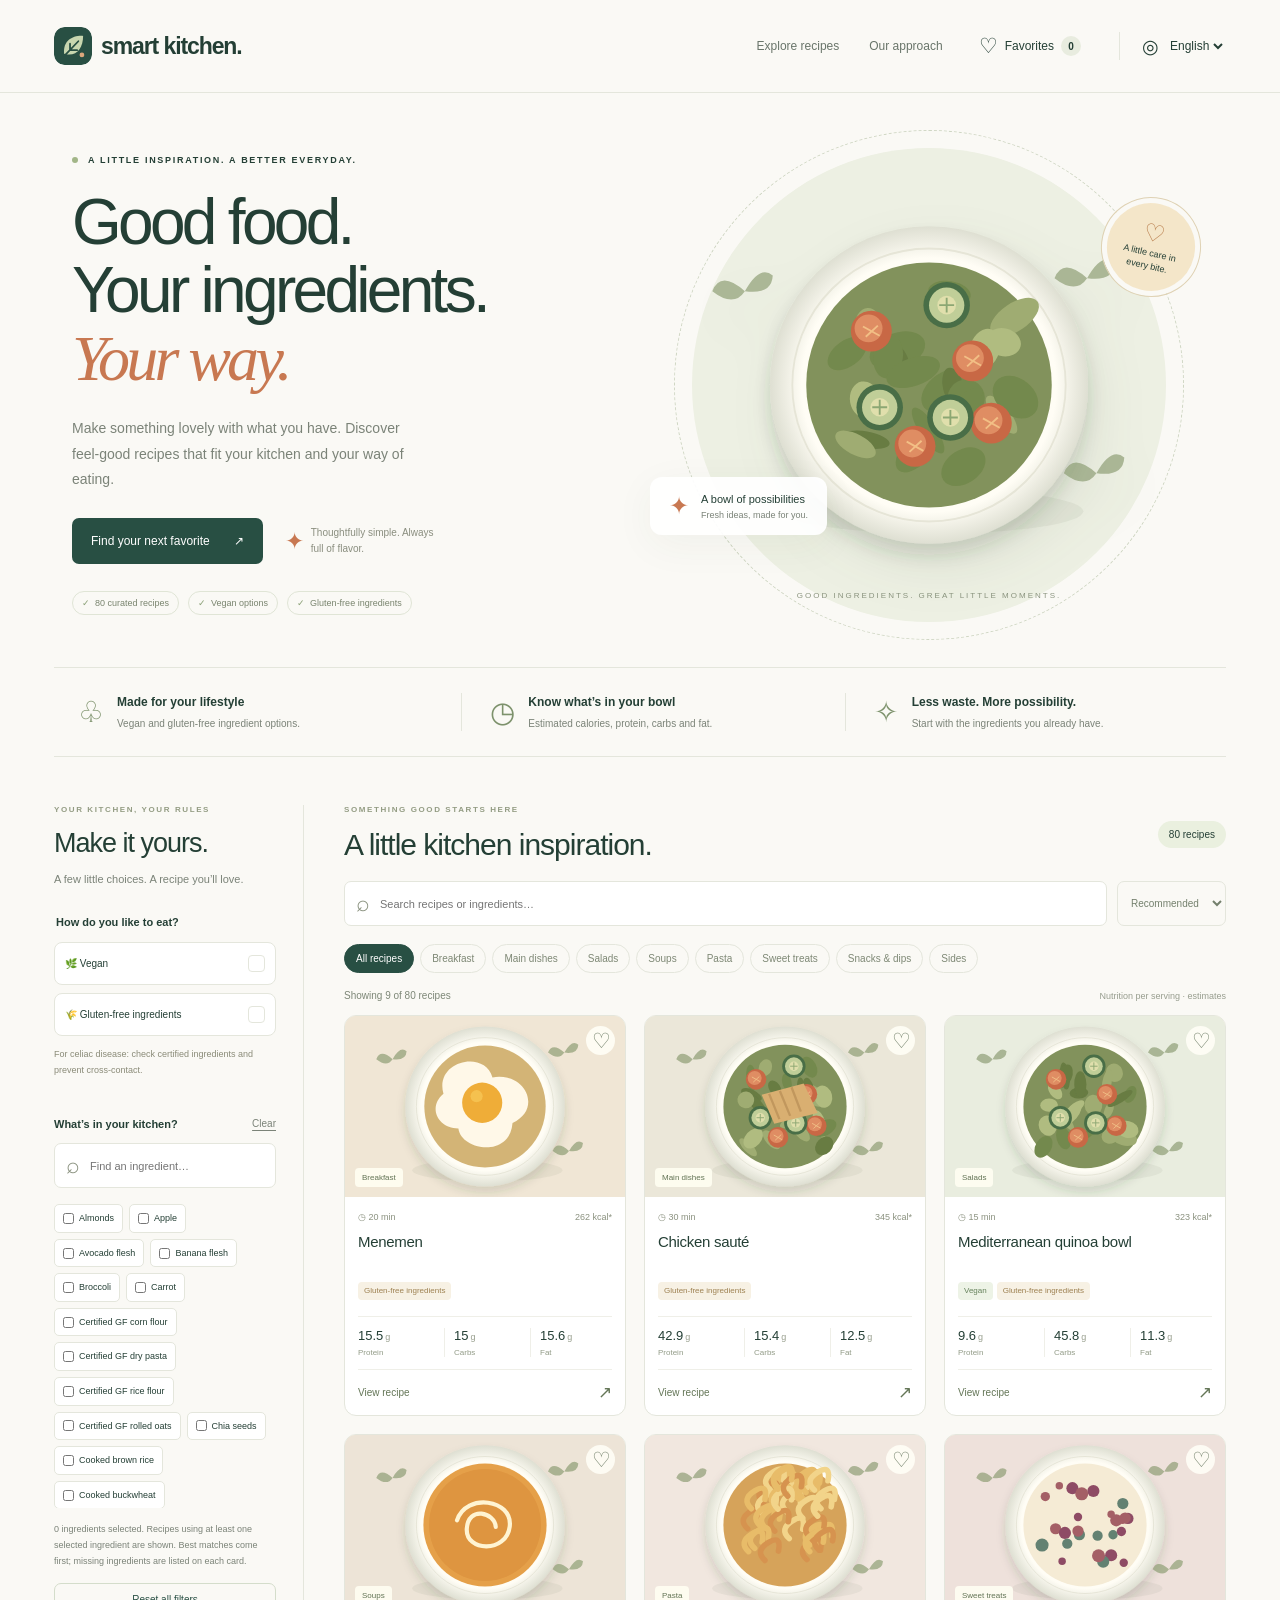
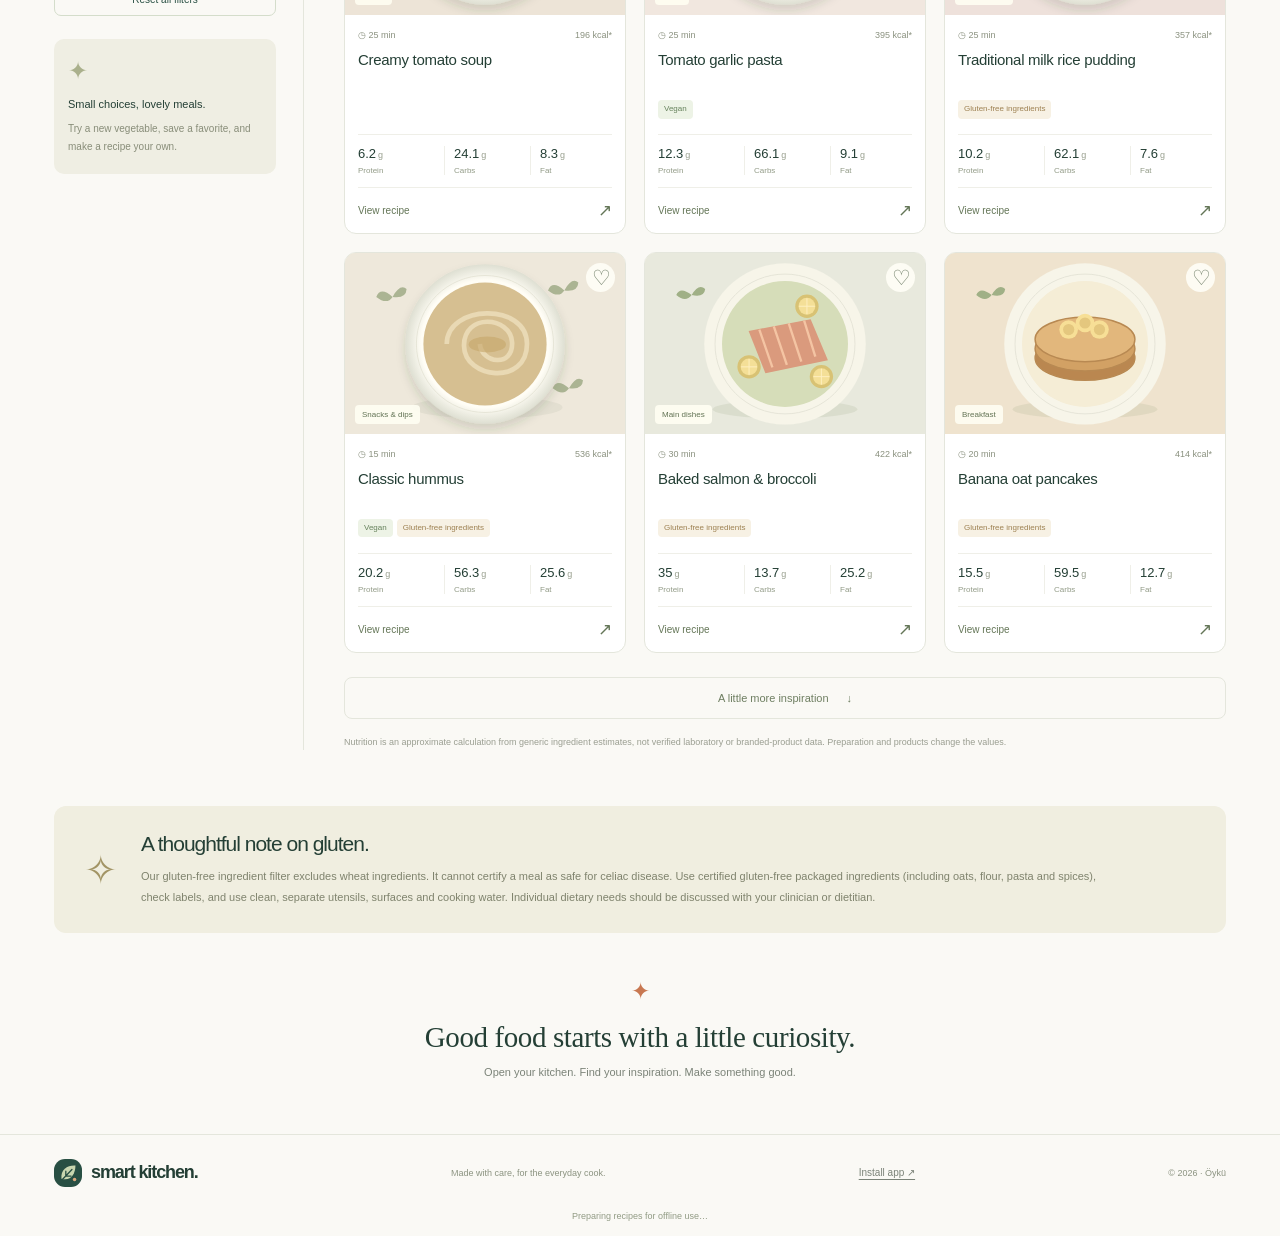
==== commit 9a6b73cc: "Fix pantry matching with dietary filters and expand catalog to 80 recipes" ====
--- a/index.html
+++ b/index.html
@@ -1,10 +1,10 @@
 <!doctype html>
-<html lang="en"><head><meta charset="utf-8"><meta name="viewport" content="width=device-width,initial-scale=1"><meta name="theme-color" content="#284f43"><meta name="description" content="Discover 50 recipes with vegan and gluten-free ingredient options, measured ingredients and estimated nutrition. Available in English and Turkish."><title>Smart Kitchen · Good food, your way</title><link rel="manifest" href="manifest.webmanifest"><link rel="icon" href="icon.svg" type="image/svg+xml"><link rel="apple-touch-icon" href="icons/icon-192.png"><link rel="stylesheet" href="style.css"><script defer src="data.js"></script><script defer src="app.js"></script></head>
+<html lang="en"><head><meta charset="utf-8"><meta name="viewport" content="width=device-width,initial-scale=1"><meta name="theme-color" content="#284f43"><meta name="description" content="Discover 80 recipes with vegan and gluten-free ingredient options, measured ingredients and estimated nutrition. Available in English and Turkish."><title>Smart Kitchen · Good food, your way</title><link rel="manifest" href="manifest.webmanifest"><link rel="icon" href="icon.svg" type="image/svg+xml"><link rel="apple-touch-icon" href="icons/icon-192.png"><link rel="stylesheet" href="style.css"><script defer src="data.js"></script><script defer src="app.js"></script></head>
 <body><a href="#discover" class="skip" data-i18n="skip">Skip to recipes</a><header><a href="./" class="brand"><img src="icon.svg" alt="" width="38" height="38"><span data-i18n="brand">smart kitchen<span class="dot">.</span></span></a><nav aria-label="Main navigation"><a href="#discover" data-i18n="navRecipes">Explore recipes</a><a href="#approach" class="about-link" data-i18n="navAbout">Our approach</a><button id="favoritesNav" class="nav-favorites" aria-pressed="false"><span aria-hidden="true">♡</span> <span data-i18n="favorites">Favorites</span> <b id="favoriteCount">0</b></button></nav><label class="language"><span aria-hidden="true">◎</span><select id="language" aria-label="Language / Dil"><option value="en">English</option><option value="tr">Türkçe</option></select></label></header>
-<main><section class="hero"><div class="hero-copy"><div class="eyebrow"><span></span><span data-i18n="eyebrow">A LITTLE INSPIRATION. A BETTER EVERYDAY.</span></div><h1 id="heroTitle">Good food.<br>Your ingredients.<br><em>Your way.</em></h1><p data-i18n="heroText">Make something lovely with what you have. Discover feel-good recipes that fit your kitchen and your way of eating.</p><div class="hero-actions"><a href="#discover" class="primary"><span data-i18n="heroCta">Find your next favorite</span><span aria-hidden="true">↗</span></a><span class="hero-proof"><span class="tiny-leaves">✦</span><span data-i18n="heroProof">Thoughtfully simple.<br>Always full of flavor.</span></span></div><div class="hero-tags"><span data-i18n="tagRecipes">50 curated recipes</span><span data-i18n="tagVegan">Vegan options</span><span data-i18n="tagGf">Gluten-free ingredients</span></div></div><div class="hero-art"><div class="art-circle"></div><img src="images/hero.svg" width="600" height="540" alt="" class="hero-image"><div class="art-note"><span>✦</span><div><strong data-i18n="artTitle">A bowl of possibilities</strong><small data-i18n="artText">Fresh ideas, made for you.</small></div></div><div class="art-sticker"><span>♡</span><span data-i18n="artSticker">A little care<br>in every bite.</span></div><span class="art-caption" data-i18n="artCaption">GOOD INGREDIENTS. GREAT LITTLE MOMENTS.</span></div></section>
+<main><section class="hero"><div class="hero-copy"><div class="eyebrow"><span></span><span data-i18n="eyebrow">A LITTLE INSPIRATION. A BETTER EVERYDAY.</span></div><h1 id="heroTitle">Good food.<br>Your ingredients.<br><em>Your way.</em></h1><p data-i18n="heroText">Make something lovely with what you have. Discover feel-good recipes that fit your kitchen and your way of eating.</p><div class="hero-actions"><a href="#discover" class="primary"><span data-i18n="heroCta">Find your next favorite</span><span aria-hidden="true">↗</span></a><span class="hero-proof"><span class="tiny-leaves">✦</span><span data-i18n="heroProof">Thoughtfully simple.<br>Always full of flavor.</span></span></div><div class="hero-tags"><span data-i18n="tagRecipes">80 curated recipes</span><span data-i18n="tagVegan">Vegan options</span><span data-i18n="tagGf">Gluten-free ingredients</span></div></div><div class="hero-art"><div class="art-circle"></div><img src="images/hero.svg" width="600" height="540" alt="" class="hero-image"><div class="art-note"><span>✦</span><div><strong data-i18n="artTitle">A bowl of possibilities</strong><small data-i18n="artText">Fresh ideas, made for you.</small></div></div><div class="art-sticker"><span>♡</span><span data-i18n="artSticker">A little care<br>in every bite.</span></div><span class="art-caption" data-i18n="artCaption">GOOD INGREDIENTS. GREAT LITTLE MOMENTS.</span></div></section>
 <section id="approach" class="value-strip"><div><span class="value-icon">♧</span><div><strong data-i18n="value1">Made for your lifestyle</strong><p data-i18n="value1text">Vegan and gluten-free ingredient options.</p></div></div><div><span class="value-icon">◷</span><div><strong data-i18n="value2">Know what’s in your bowl</strong><p data-i18n="value2text">Estimated calories, protein, carbs and fat.</p></div></div><div><span class="value-icon">✧</span><div><strong data-i18n="value3">Less waste. More possibility.</strong><p data-i18n="value3text">Start with the ingredients you already have.</p></div></div></section>
-<section class="workspace" id="discover"><aside class="filters"><div class="section-kicker" data-i18n="yourKitchen">YOUR KITCHEN, YOUR RULES</div><h2 data-i18n="filterTitle">Make it yours.</h2><p class="muted" data-i18n="filterIntro">A few little choices. A recipe you’ll love.</p><fieldset class="diet-field"><legend data-i18n="dietTitle">How do you like to eat?</legend><label class="diet-option"><input id="vegan" type="checkbox"><span>🌿 <span data-i18n="vegan">Vegan</span></span><span class="check-indicator">✓</span></label><label class="diet-option"><input id="glutenFree" type="checkbox"><span>🌾 <span data-i18n="gf">Gluten-free ingredients</span></span><span class="check-indicator">✓</span></label><p class="celiac-mini" data-i18n="celiacMini">For celiac disease: check certified ingredients and prevent cross-contact.</p></fieldset><div class="pantry-title"><h3 data-i18n="pantryTitle">What’s in your kitchen?</h3><button id="clearIngredients" class="text-button" data-i18n="clear">Clear</button></div><label class="search"><span aria-hidden="true">⌕</span><input type="search" id="ingredientSearch" placeholder="Find an ingredient…" aria-label="Find an ingredient"></label><div id="ingredients" class="ingredients"></div><p class="selection-note" id="selectionNote"></p><button id="resetFilters" class="reset-button" data-i18n="resetAll">Reset all filters</button><div class="sidebar-note"><span>✦</span><strong data-i18n="sidebarTitle">Small choices, lovely meals.</strong><p data-i18n="sidebarText">Try a new vegetable, save a favorite, and make a recipe your own.</p></div></aside>
-<div class="discovery"><div class="discovery-top"><div><div class="section-kicker" data-i18n="findInspiration">SOMETHING GOOD STARTS HERE</div><h2 id="resultsTitle">A little kitchen inspiration.</h2></div><span id="recipeTotal" class="total-badge">50 recipes</span></div><div class="search-sort"><label class="search recipe-search"><span aria-hidden="true">⌕</span><input type="search" id="recipeSearch" placeholder="Search recipes or ingredients…" aria-label="Search recipes or ingredients"></label><select id="sort" aria-label="Sort recipes"><option value="recommended">Recommended</option><option value="protein">Highest protein</option><option value="calories">Lowest calories</option><option value="time">Quickest first</option></select></div><div id="categories" class="categories" aria-label="Recipe categories"></div><div class="results-meta"><p id="resultSummary" role="status" aria-live="polite"></p><span data-i18n="perServing">Nutrition per serving · estimates</span></div><div id="results" class="recipe-grid"></div><button id="showMore" class="more"><span data-i18n="more">A little more inspiration</span> ↓</button><p class="nutrition-note" data-i18n="nutritionNote">Nutrition is an approximate calculation from generic ingredient estimates, not verified laboratory or branded-product data. Preparation and products change the values.</p></div></section>
+<section class="workspace" id="discover"><aside class="filters"><div class="section-kicker" data-i18n="yourKitchen">YOUR KITCHEN, YOUR RULES</div><h2 data-i18n="filterTitle">Make it yours.</h2><p class="muted" data-i18n="filterIntro">A few little choices. A recipe you’ll love.</p><fieldset class="diet-field"><legend data-i18n="dietTitle">How do you like to eat?</legend><label class="diet-option"><input id="vegan" type="checkbox"><span>🌿 <span data-i18n="vegan">Vegan</span></span><span class="check-indicator">✓</span></label><label class="diet-option"><input id="glutenFree" type="checkbox"><span>🌾 <span data-i18n="gf">Gluten-free ingredients</span></span><span class="check-indicator">✓</span></label><p class="celiac-mini" data-i18n="celiacMini">For celiac disease: check certified ingredients and prevent cross-contact.</p></fieldset><div class="pantry-title"><h3 data-i18n="pantryTitle">What’s in your kitchen?</h3><button id="clearIngredients" class="text-button" data-i18n="clear">Clear</button></div><label class="search"><span aria-hidden="true">⌕</span><input type="search" id="ingredientSearch" placeholder="Find an ingredient…" aria-label="Find an ingredient"></label><div id="ingredients" class="ingredients"></div><p class="selection-note" id="selectionNote"></p><p id="glutenSelectionNote" class="celiac-mini" role="status" hidden></p><button id="resetFilters" class="reset-button" data-i18n="resetAll">Reset all filters</button><div class="sidebar-note"><span>✦</span><strong data-i18n="sidebarTitle">Small choices, lovely meals.</strong><p data-i18n="sidebarText">Try a new vegetable, save a favorite, and make a recipe your own.</p></div></aside>
+<div class="discovery"><div class="discovery-top"><div><div class="section-kicker" data-i18n="findInspiration">SOMETHING GOOD STARTS HERE</div><h2 id="resultsTitle">A little kitchen inspiration.</h2></div><span id="recipeTotal" class="total-badge">80 recipes</span></div><div class="search-sort"><label class="search recipe-search"><span aria-hidden="true">⌕</span><input type="search" id="recipeSearch" placeholder="Search recipes or ingredients…" aria-label="Search recipes or ingredients"></label><select id="sort" aria-label="Sort recipes"><option value="recommended">Recommended</option><option value="protein">Highest protein</option><option value="calories">Lowest calories</option><option value="time">Quickest first</option></select></div><div id="categories" class="categories" aria-label="Recipe categories"></div><div class="results-meta"><p id="resultSummary" role="status" aria-live="polite"></p><span data-i18n="perServing">Nutrition per serving · estimates</span></div><div id="results" class="recipe-grid"></div><button id="showMore" class="more"><span data-i18n="more">A little more inspiration</span> ↓</button><p class="nutrition-note" data-i18n="nutritionNote">Nutrition is an approximate calculation from generic ingredient estimates, not verified laboratory or branded-product data. Preparation and products change the values.</p></div></section>
 <section class="celiac-banner"><span class="banner-icon">✧</span><div><h2 data-i18n="celiacTitle">A thoughtful note on gluten.</h2><p data-i18n="celiacText">Our gluten-free ingredient filter excludes wheat ingredients. It cannot certify a meal as safe for celiac disease. Use certified gluten-free packaged ingredients (including oats, flour, pasta and spices), check labels, and use clean, separate utensils, surfaces and cooking water. Individual dietary needs should be discussed with your clinician or dietitian.</p></div></section><section class="closing"><span>✦</span><h2 data-i18n="closingTitle">Good food starts with a little curiosity.</h2><p data-i18n="closingText">Open your kitchen. Find your inspiration. Make something good.</p></section></main>
 <footer><a href="./" class="brand"><img src="icon.svg" width="28" height="28" alt=""><span data-i18n="brand">smart kitchen.</span></a><span data-i18n="footerText">Made with care, for the everyday cook.</span><button id="installApp" class="text-button" data-i18n="install">Install app ↗</button><span>© 2026 · Öykü</span></footer><p id="offlineStatus" class="offline-status" role="status"></p>
 <dialog id="recipeDialog" aria-labelledby="detailTitle"><div id="recipeDetail"></div><button id="closeRecipe" class="dialog-close" aria-label="Close recipe">×</button></dialog><dialog id="installDialog" aria-labelledby="installTitle"><h2 id="installTitle" data-i18n="installTitle">Your kitchen, always with you.</h2><p id="installHelp"></p><button id="nativeInstall" class="primary" hidden data-i18n="install">Install app</button><button id="closeInstall" class="dialog-close" aria-label="Close">×</button></dialog><script defer src="pwa.js"></script></body></html>
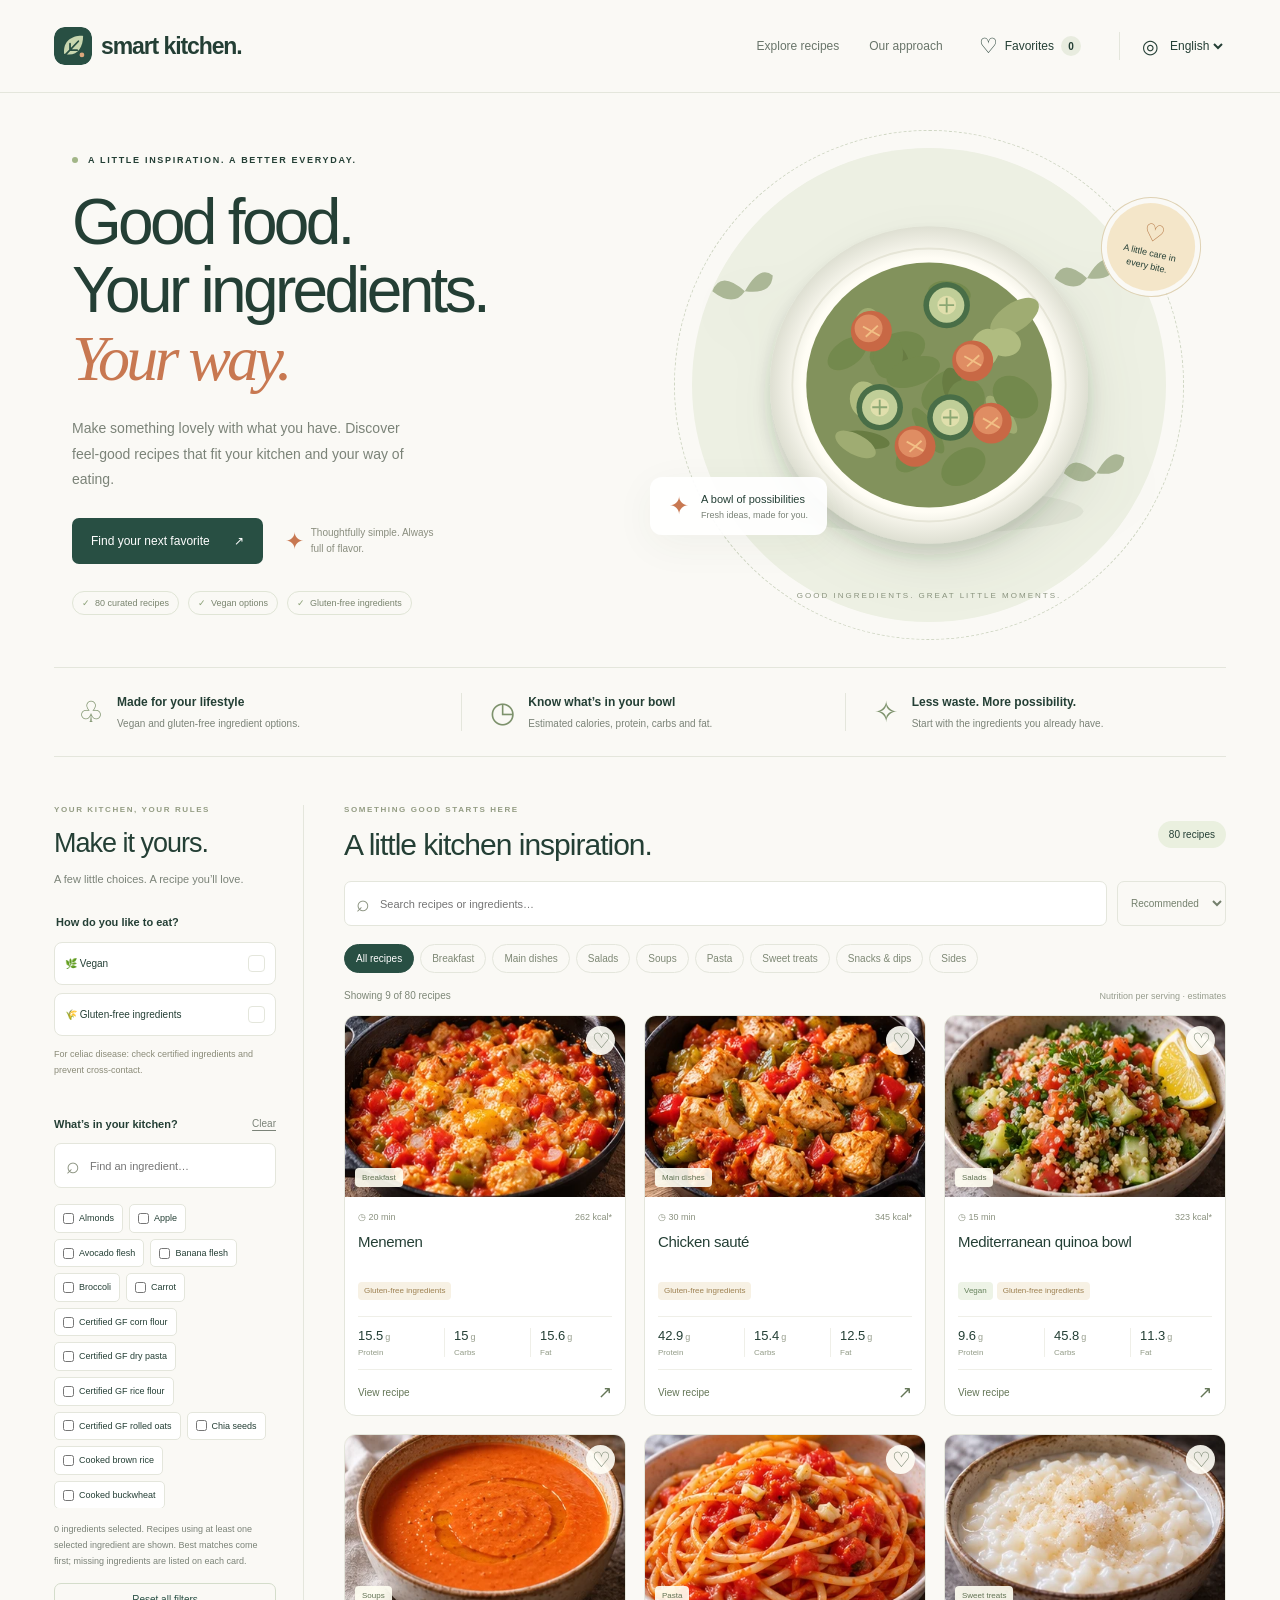
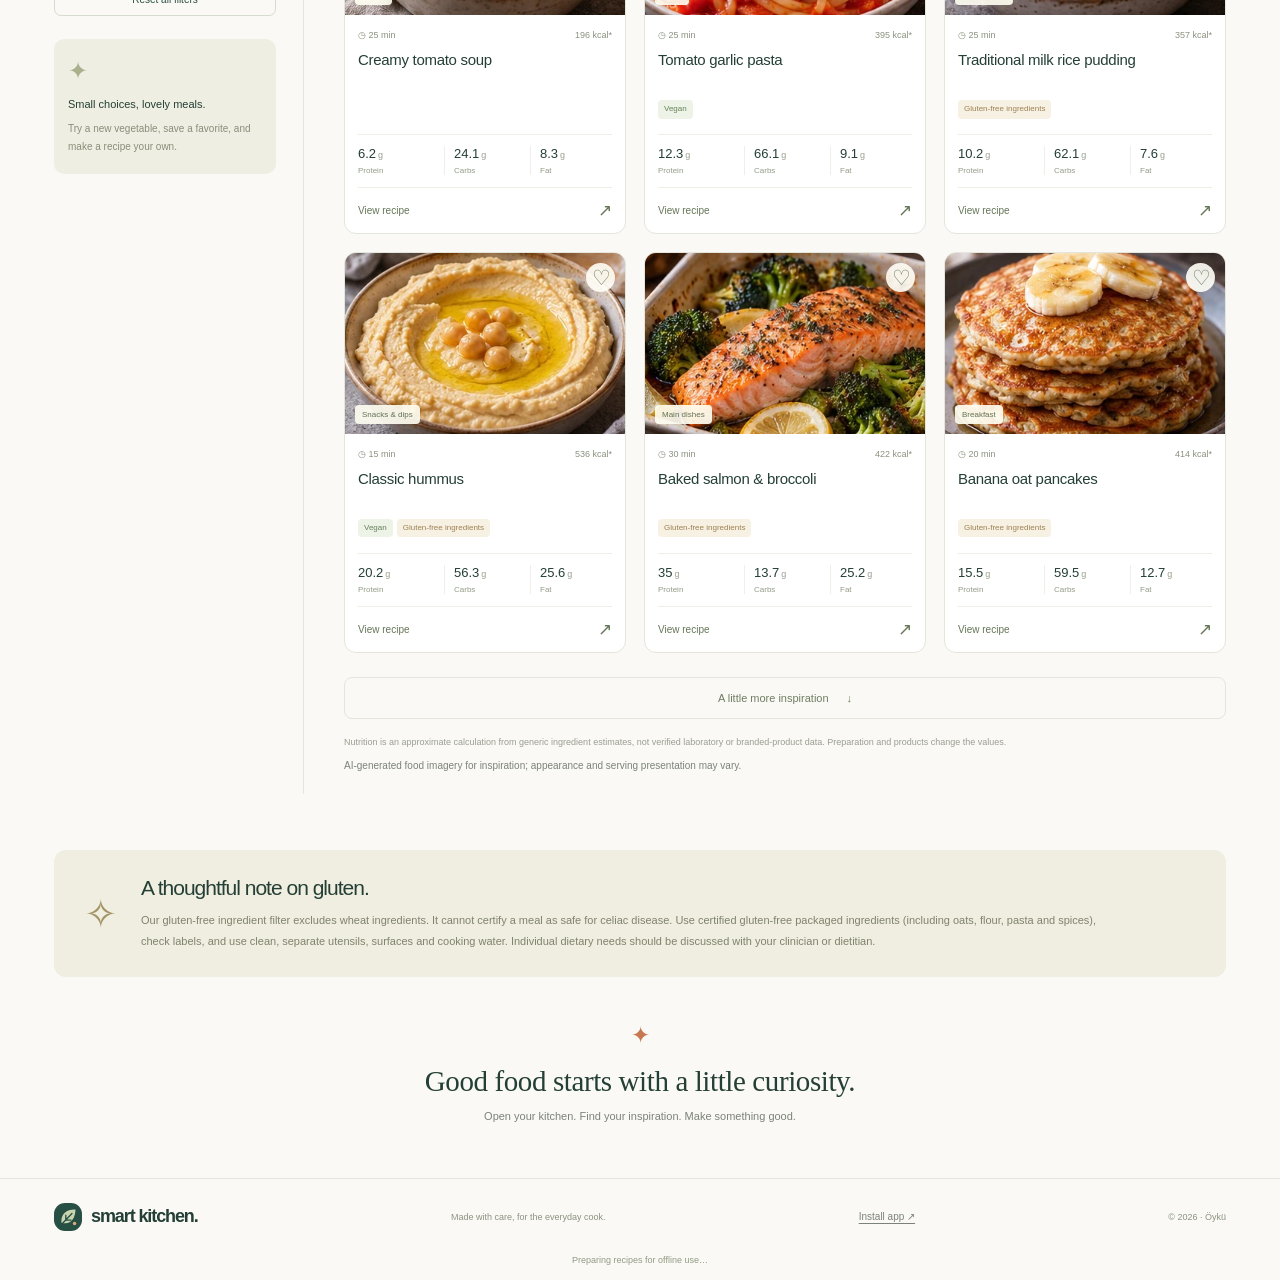
==== commit 49253626: "Replace recipe drawings with 80 detailed photorealistic serving images" ====
--- a/index.html
+++ b/index.html
@@ -4,7 +4,8 @@
 <main><section class="hero"><div class="hero-copy"><div class="eyebrow"><span></span><span data-i18n="eyebrow">A LITTLE INSPIRATION. A BETTER EVERYDAY.</span></div><h1 id="heroTitle">Good food.<br>Your ingredients.<br><em>Your way.</em></h1><p data-i18n="heroText">Make something lovely with what you have. Discover feel-good recipes that fit your kitchen and your way of eating.</p><div class="hero-actions"><a href="#discover" class="primary"><span data-i18n="heroCta">Find your next favorite</span><span aria-hidden="true">↗</span></a><span class="hero-proof"><span class="tiny-leaves">✦</span><span data-i18n="heroProof">Thoughtfully simple.<br>Always full of flavor.</span></span></div><div class="hero-tags"><span data-i18n="tagRecipes">80 curated recipes</span><span data-i18n="tagVegan">Vegan options</span><span data-i18n="tagGf">Gluten-free ingredients</span></div></div><div class="hero-art"><div class="art-circle"></div><img src="images/hero.svg" width="600" height="540" alt="" class="hero-image"><div class="art-note"><span>✦</span><div><strong data-i18n="artTitle">A bowl of possibilities</strong><small data-i18n="artText">Fresh ideas, made for you.</small></div></div><div class="art-sticker"><span>♡</span><span data-i18n="artSticker">A little care<br>in every bite.</span></div><span class="art-caption" data-i18n="artCaption">GOOD INGREDIENTS. GREAT LITTLE MOMENTS.</span></div></section>
 <section id="approach" class="value-strip"><div><span class="value-icon">♧</span><div><strong data-i18n="value1">Made for your lifestyle</strong><p data-i18n="value1text">Vegan and gluten-free ingredient options.</p></div></div><div><span class="value-icon">◷</span><div><strong data-i18n="value2">Know what’s in your bowl</strong><p data-i18n="value2text">Estimated calories, protein, carbs and fat.</p></div></div><div><span class="value-icon">✧</span><div><strong data-i18n="value3">Less waste. More possibility.</strong><p data-i18n="value3text">Start with the ingredients you already have.</p></div></div></section>
 <section class="workspace" id="discover"><aside class="filters"><div class="section-kicker" data-i18n="yourKitchen">YOUR KITCHEN, YOUR RULES</div><h2 data-i18n="filterTitle">Make it yours.</h2><p class="muted" data-i18n="filterIntro">A few little choices. A recipe you’ll love.</p><fieldset class="diet-field"><legend data-i18n="dietTitle">How do you like to eat?</legend><label class="diet-option"><input id="vegan" type="checkbox"><span>🌿 <span data-i18n="vegan">Vegan</span></span><span class="check-indicator">✓</span></label><label class="diet-option"><input id="glutenFree" type="checkbox"><span>🌾 <span data-i18n="gf">Gluten-free ingredients</span></span><span class="check-indicator">✓</span></label><p class="celiac-mini" data-i18n="celiacMini">For celiac disease: check certified ingredients and prevent cross-contact.</p></fieldset><div class="pantry-title"><h3 data-i18n="pantryTitle">What’s in your kitchen?</h3><button id="clearIngredients" class="text-button" data-i18n="clear">Clear</button></div><label class="search"><span aria-hidden="true">⌕</span><input type="search" id="ingredientSearch" placeholder="Find an ingredient…" aria-label="Find an ingredient"></label><div id="ingredients" class="ingredients"></div><p class="selection-note" id="selectionNote"></p><p id="glutenSelectionNote" class="celiac-mini" role="status" hidden></p><button id="resetFilters" class="reset-button" data-i18n="resetAll">Reset all filters</button><div class="sidebar-note"><span>✦</span><strong data-i18n="sidebarTitle">Small choices, lovely meals.</strong><p data-i18n="sidebarText">Try a new vegetable, save a favorite, and make a recipe your own.</p></div></aside>
-<div class="discovery"><div class="discovery-top"><div><div class="section-kicker" data-i18n="findInspiration">SOMETHING GOOD STARTS HERE</div><h2 id="resultsTitle">A little kitchen inspiration.</h2></div><span id="recipeTotal" class="total-badge">80 recipes</span></div><div class="search-sort"><label class="search recipe-search"><span aria-hidden="true">⌕</span><input type="search" id="recipeSearch" placeholder="Search recipes or ingredients…" aria-label="Search recipes or ingredients"></label><select id="sort" aria-label="Sort recipes"><option value="recommended">Recommended</option><option value="protein">Highest protein</option><option value="calories">Lowest calories</option><option value="time">Quickest first</option></select></div><div id="categories" class="categories" aria-label="Recipe categories"></div><div class="results-meta"><p id="resultSummary" role="status" aria-live="polite"></p><span data-i18n="perServing">Nutrition per serving · estimates</span></div><div id="results" class="recipe-grid"></div><button id="showMore" class="more"><span data-i18n="more">A little more inspiration</span> ↓</button><p class="nutrition-note" data-i18n="nutritionNote">Nutrition is an approximate calculation from generic ingredient estimates, not verified laboratory or branded-product data. Preparation and products change the values.</p></div></section>
+<div class="discovery"><div class="discovery-top"><div><div class="section-kicker" data-i18n="findInspiration">SOMETHING GOOD STARTS HERE</div><h2 id="resultsTitle">A little kitchen inspiration.</h2></div><span id="recipeTotal" class="total-badge">80 recipes</span></div><div class="search-sort"><label class="search recipe-search"><span aria-hidden="true">⌕</span><input type="search" id="recipeSearch" placeholder="Search recipes or ingredients…" aria-label="Search recipes or ingredients"></label><select id="sort" aria-label="Sort recipes"><option value="recommended">Recommended</option><option value="protein">Highest protein</option><option value="calories">Lowest calories</option><option value="time">Quickest first</option></select></div><div id="categories" class="categories" aria-label="Recipe categories"></div><div class="results-meta"><p id="resultSummary" role="status" aria-live="polite"></p><span data-i18n="perServing">Nutrition per serving · estimates</span></div><div id="results" class="recipe-grid"></div><button id="showMore" class="more"><span data-i18n="more">A little more inspiration</span> ↓</button><p class="nutrition-note" data-i18n="nutritionNote">Nutrition is an approximate calculation from generic ingredient estimates, not verified laboratory or branded-product data. Preparation and products change the values.</p>
+<p class="photo-note" data-i18n="photoNote"></p></div></section>
 <section class="celiac-banner"><span class="banner-icon">✧</span><div><h2 data-i18n="celiacTitle">A thoughtful note on gluten.</h2><p data-i18n="celiacText">Our gluten-free ingredient filter excludes wheat ingredients. It cannot certify a meal as safe for celiac disease. Use certified gluten-free packaged ingredients (including oats, flour, pasta and spices), check labels, and use clean, separate utensils, surfaces and cooking water. Individual dietary needs should be discussed with your clinician or dietitian.</p></div></section><section class="closing"><span>✦</span><h2 data-i18n="closingTitle">Good food starts with a little curiosity.</h2><p data-i18n="closingText">Open your kitchen. Find your inspiration. Make something good.</p></section></main>
 <footer><a href="./" class="brand"><img src="icon.svg" width="28" height="28" alt=""><span data-i18n="brand">smart kitchen.</span></a><span data-i18n="footerText">Made with care, for the everyday cook.</span><button id="installApp" class="text-button" data-i18n="install">Install app ↗</button><span>© 2026 · Öykü</span></footer><p id="offlineStatus" class="offline-status" role="status"></p>
 <dialog id="recipeDialog" aria-labelledby="detailTitle"><div id="recipeDetail"></div><button id="closeRecipe" class="dialog-close" aria-label="Close recipe">×</button></dialog><dialog id="installDialog" aria-labelledby="installTitle"><h2 id="installTitle" data-i18n="installTitle">Your kitchen, always with you.</h2><p id="installHelp"></p><button id="nativeInstall" class="primary" hidden data-i18n="install">Install app</button><button id="closeInstall" class="dialog-close" aria-label="Close">×</button></dialog><script defer src="pwa.js"></script></body></html>
--- a/style.css
+++ b/style.css
@@ -1 +1,10 @@
 :root{--ink:#243f35;--green:#284f43;--muted:#7b8378;--paper:#faf9f5;--line:#e4e6dc;--orange:#c87851;--sage:#edf0e6;--serif:Georgia,'Times New Roman',serif}*{box-sizing:border-box}html{scroll-behavior:smooth;scroll-padding-top:20px}body{margin:0;background:var(--paper);color:var(--ink);font-family:Arial,Helvetica,sans-serif;font-size:14px}button,input,select{font:inherit}button,a,input,select{-webkit-tap-highlight-color:transparent}button,select{cursor:pointer}a{color:inherit;text-decoration:none}button{color:inherit}header{max-width:1440px;margin:auto;padding:27px 54px;display:flex;align-items:center;gap:32px;border-bottom:1px solid var(--line)}.brand{display:flex;align-items:center;gap:9px;font-size:23px;font-weight:800;letter-spacing:-1.1px;white-space:nowrap}.brand img{border-radius:11px}.brand span::first-letter{text-transform:lowercase}.brand .dot{color:var(--orange)}nav{display:flex;gap:30px;align-items:center;margin-left:auto;font-size:12px}nav a{color:#69756a}nav a:hover{color:var(--green)}.nav-favorites{border:0;background:none;display:flex;gap:7px;align-items:center;font-size:12px}.nav-favorites>span:first-child{font-size:21px}.nav-favorites b{display:grid;place-items:center;min-width:20px;min-height:20px;background:#e8ecdf;border-radius:50%;font-size:10px}.nav-favorites[aria-pressed=true]{color:#b65b38}.language{display:flex;align-items:center;gap:7px;border-left:1px solid var(--line);padding-left:22px;font-size:19px}.language select{font-size:12px;border:0;background:transparent;color:var(--ink);padding:6px 0;max-width:100px}main{max-width:1440px;margin:auto}.hero{display:grid;grid-template-columns:1fr 1fr;gap:20px;align-items:center;padding:62px 72px 52px;min-height:570px}.eyebrow{display:flex;align-items:center;gap:10px;font-size:9px;letter-spacing:1.7px;font-weight:600}.eyebrow>span:first-child{width:6px;height:6px;background:#a2b688;border-radius:50%;flex-shrink:0}h1{font-size:clamp(48px,5vw,72px);font-weight:500;line-height:1.06;letter-spacing:-3.7px;margin:24px 0}h1 em{color:var(--orange);font-family:var(--serif);font-weight:400}.hero-copy>p{max-width:355px;font-size:14px;color:var(--muted);line-height:1.8;margin:0}.hero-actions{display:flex;gap:22px;align-items:center;margin-top:26px}.primary{border:0;display:inline-flex;justify-content:center;align-items:center;gap:24px;padding:16px 19px;border-radius:7px;background:var(--green);color:#fff;font-size:12px}.primary:hover{background:#365f4f}.hero-proof{display:flex;gap:7px;align-items:center;max-width:150px;font-size:10px;line-height:1.6;color:#8a8e7f}.tiny-leaves{font-size:23px;color:var(--orange)}.hero-tags{display:flex;flex-wrap:wrap;gap:9px;margin-top:27px;color:#79846e;font-size:9px}.hero-tags span{border:1px solid #e0e5d6;padding:6px 9px;border-radius:16px}.hero-tags span:before{content:'✓';margin-right:5px;color:#8ba077}.hero-art{position:relative;min-width:0;min-height:430px;display:grid;place-items:center}.hero-image{position:relative;z-index:1;max-width:100%;height:auto;filter:drop-shadow(10px 22px 25px #34462714)}.art-circle{position:absolute;width:85%;aspect-ratio:1;border-radius:50%;background:#edf0e3}.art-circle:after{content:'';position:absolute;inset:-18px;border:1px dashed #cfd6c3;border-radius:50%}.art-note{position:absolute;left:0;bottom:65px;z-index:2;display:flex;gap:12px;align-items:center;background:#ffffffed;padding:15px 19px;border-radius:12px;box-shadow:0 10px 40px #37482b0d}.art-note>span{font-size:24px;color:var(--orange)}.art-note strong{display:block;font-size:11px;font-weight:500}.art-note small{display:block;font-size:9px;color:var(--muted);margin-top:5px}.art-sticker{position:absolute;right:8px;top:28px;z-index:2;background:#f4e6c9;border:5px solid var(--paper);outline:1px solid #dfd2b4;border-radius:50%;width:98px;height:98px;display:flex;flex-direction:column;align-items:center;justify-content:center;transform:rotate(13deg);text-align:center;font-size:9px;line-height:1.5;padding:9px}.art-sticker>span:first-child{font-size:24px;line-height:1.1;color:#ba8050}.art-caption{position:absolute;bottom:0;letter-spacing:2px;font-size:8px;color:#8b947f;text-align:center}.value-strip{display:grid;grid-template-columns:repeat(3,1fr);gap:26px;margin:0 54px;padding:25px 24px;border-top:1px solid var(--line);border-bottom:1px solid var(--line)}.value-strip>div{display:flex;gap:13px;align-items:center}.value-strip>div+div{border-left:1px solid var(--line);padding-left:28px}.value-icon{font-size:29px;color:#7d926c;min-width:25px}.value-strip strong{font-size:12px;font-weight:600}.value-strip p{color:var(--muted);font-size:10px;margin:7px 0 0;line-height:1.5}.workspace{display:grid;grid-template-columns:250px minmax(0,1fr);gap:40px;padding:48px 54px 56px}.filters{border-right:1px solid var(--line);padding-right:27px}.section-kicker{font-size:8px;color:#939c83;letter-spacing:1.6px;font-weight:600}h2{font-size:27px;font-weight:500;letter-spacing:-1px;line-height:1.2;margin:13px 0 10px}.muted{font-size:11px;line-height:1.8;color:var(--muted);margin-bottom:26px}.diet-field{padding:0;border:0;margin:0 0 26px}.diet-field legend{font-size:11px;font-weight:600;margin-bottom:14px}.diet-option{position:relative;display:flex;align-items:center;justify-content:space-between;border:1px solid var(--line);border-radius:8px;padding:12px 10px;margin-bottom:8px;cursor:pointer;background:white;font-size:10px;line-height:1.4}.diet-option input{position:absolute;opacity:0;width:1px;height:1px}.diet-option:has(input:checked){background:#eaf0e1;border-color:#92a682}.diet-option:has(input:focus-visible){outline:2px solid var(--orange);outline-offset:2px}.check-indicator{border:1px solid var(--line);border-radius:4px;width:17px;height:17px;text-align:center;color:transparent;margin-left:8px;flex-shrink:0}.diet-option:has(input:checked) .check-indicator{background:var(--green);border-color:var(--green);color:white}.celiac-mini{font-size:9px;line-height:1.8;color:#8a8b78;margin:10px 0 0}.pantry-title{display:flex;align-items:center;justify-content:space-between;gap:5px}.pantry-title h3{font-size:11px;font-weight:600;line-height:1.5}.text-button{border:0;background:none;padding:5px 0;color:var(--muted);font-size:10px;text-decoration:underline;text-underline-offset:3px}.search{display:flex;gap:8px;align-items:center;border:1px solid var(--line);background:white;border-radius:7px;padding:10px 11px}.search>span{font-size:23px;line-height:1;color:#89917e}.search input{width:100%;min-width:0;border:0;outline:none;background:transparent;color:var(--ink);font-size:11px}.search:focus-within{outline:2px solid #809b6d;outline-offset:2px}.ingredients{display:flex;flex-wrap:wrap;align-content:flex-start;gap:6px;margin-top:14px;max-height:306px;overflow-y:auto;padding:2px 3px 3px 0;scrollbar-width:thin;scrollbar-color:#ccd4c1 transparent}.ingredient{cursor:pointer;position:relative;display:flex;align-items:center;font-size:9px;padding:7px 8px;background:#fff;border:1px solid var(--line);border-radius:5px;line-height:1.4;gap:5px}.ingredient input{width:11px;height:11px;accent-color:var(--green);margin:0;flex-shrink:0}.ingredient:has(input:checked){border-color:#91a27e;background:#eaf0df}.selection-note{font-size:9px;color:var(--muted);line-height:1.8;margin:13px 0}.reset-button{width:100%;font-size:10px;color:var(--green);background:none;border:1px solid #d4ddcb;border-radius:7px;padding:10px}.reset-button:hover{background:var(--sage)}.sidebar-note{background:#efeee3;padding:18px 14px;border-radius:10px;margin-top:23px}.sidebar-note>span{display:block;font-size:24px;color:#aab08c;margin-bottom:10px}.sidebar-note strong{font-size:11px;font-weight:500}.sidebar-note p{font-size:10px;line-height:1.8;color:#888d79;margin:9px 0 0}.discovery{min-width:0}.discovery-top{display:flex;align-items:center;justify-content:space-between;gap:8px;margin-bottom:18px}.discovery-top h2{font-size:30px;margin-bottom:0}.total-badge{font-size:10px;background:#eaf0df;border-radius:20px;padding:8px 11px;white-space:nowrap}.search-sort{display:flex;align-items:stretch;gap:10px}.recipe-search{flex:1}.search-sort select{background:transparent;border:1px solid var(--line);border-radius:7px;padding:8px 9px;font-size:10px;color:#74806d;max-width:160px}.categories{display:flex;gap:6px;flex-wrap:wrap;margin:18px 0 17px}.categories button{border:1px solid var(--line);background:none;padding:8px 11px;border-radius:20px;font-size:10px;color:#7e8875}.categories .active{background:var(--green);color:white;border-color:var(--green)}.results-meta{display:flex;justify-content:space-between;gap:10px;margin:0 0 14px;align-items:center}.results-meta p{margin:0;font-size:10px;color:#7d8777}.results-meta>span{font-size:9px;color:#979d8e;text-align:right}.recipe-grid{display:grid;grid-template-columns:repeat(3,minmax(0,1fr));gap:18px}.recipe-card{border:1px solid var(--line);border-radius:12px;overflow:hidden;background:white;transition:box-shadow .2s,transform .2s;min-width:0}.recipe-card:hover{transform:translateY(-3px);box-shadow:0 10px 20px #34452a0b}.recipe-visual{position:relative;background:#eeeada;aspect-ratio:1.55;overflow:hidden}.recipe-visual>img{width:100%;height:100%;object-fit:cover}.visual-category{position:absolute;left:10px;bottom:10px;font-size:8px;background:#fffef2e8;border-radius:4px;padding:5px 7px;color:#627354}.favorite{position:absolute;right:10px;top:10px;border:0;background:#fffef7e8;border-radius:50%;width:29px;height:29px;font-size:21px;line-height:1;color:#73816b;display:grid;place-items:center}.favorite[aria-pressed=true]{color:#bd6947}.recipe-info{padding:15px 13px 0}.card-meta{display:flex;justify-content:space-between;gap:5px;color:#8a917f;font-size:9px}.recipe-info h3{font-size:15px;font-weight:500;letter-spacing:-.3px;line-height:1.35;min-height:40px;margin:10px 0}.recipe-title{border:0;background:none;padding:0;text-align:left;font:inherit;letter-spacing:inherit;color:var(--ink)}.recipe-title:hover{text-decoration:underline;text-underline-offset:4px}.badges{display:flex;flex-wrap:wrap;gap:4px;min-height:20px;align-content:flex-start}.badge{font-size:8px;padding:4px 6px;border-radius:4px;line-height:1.3}.vegan-badge{color:#65815b;background:#edf3e6}.gf-badge{color:#9d8051;background:#f7f1e4}.macro-row{display:grid;grid-template-columns:repeat(3,1fr);gap:4px;margin-top:14px;padding:11px 0 12px;border-top:1px solid #efefe8}.macro-row>div+div{border-left:1px solid #efefe8;padding-left:9px}.macro-row b{font-weight:500;font-size:13px;display:block;white-space:nowrap}.macro-row small{font-size:9px;margin-left:2px;color:#99a08f}.macro-row span{font-size:8px;display:block;margin-top:5px;color:#929b87;overflow-wrap:anywhere}.view-recipe{display:flex;justify-content:space-between;align-items:center;width:100%;padding:12px 0;border:0;border-top:1px solid #efefe8;background:none;font-size:10px;color:#647657;text-align:left}.view-recipe span{font-size:17px}.match-note{font-size:9px;line-height:1.5;color:#8b774f;margin:0 0 10px}.more{display:flex;justify-content:center;align-items:center;gap:18px;border:1px solid var(--line);background:none;width:100%;border-radius:8px;padding:14px;margin-top:24px;font-size:11px;color:#6e7e61}.more:hover{background:var(--sage)}.nutrition-note{color:#9a9e91;font-size:9px;line-height:1.8;margin:15px 0 0}.celiac-banner{margin:0 54px;background:#f0eee0;border-radius:12px;padding:25px 30px;display:flex;gap:23px;align-items:center}.banner-icon{font-size:40px;color:#a29465}.celiac-banner h2{font-size:21px;margin:0 0 10px}.celiac-banner p{font-size:11px;color:#7f836d;line-height:1.9;margin:0;max-width:980px}.closing{text-align:center;padding:45px 22px}.closing>span{color:var(--orange);font-size:23px}.closing h2{font-family:var(--serif);font-size:29px;margin:15px 0 10px;letter-spacing:-.4px}.closing p{font-size:11px;color:var(--muted)}footer{max-width:1440px;margin:auto;border-top:1px solid var(--line);padding:24px 54px;display:flex;justify-content:space-between;align-items:center;gap:20px}footer .brand{font-size:18px}footer>span{font-size:9px;color:#8b9380}.offline-status{font-size:9px;text-align:center;color:#919b84;min-height:12px;padding:0 16px 15px;margin:0}dialog{border:1px solid var(--line);border-radius:18px;max-width:680px;width:calc(100% - 30px);max-height:90dvh;padding:0;background:var(--paper);color:var(--ink);box-shadow:0 25px 100px #132c3433}dialog::backdrop{background:#182d258a;backdrop-filter:blur(4px)}.dialog-close{position:absolute;right:14px;top:14px;border:1px solid #fff9;border-radius:50%;background:#fffffff0;color:var(--green);font-size:25px;width:35px;height:35px;display:grid;place-items:center;line-height:1}.detail-image{display:block;width:100%;height:210px;object-fit:cover}.detail-body{padding:28px 32px}.detail-body h2{font-size:33px;margin-top:12px}.detail-body h3{font-size:16px;font-weight:500;margin-top:25px}.detail-controls{display:flex;align-items:center;justify-content:space-between;gap:10px;font-size:11px;margin-top:20px}.detail-controls label{display:flex;align-items:center;gap:10px}.detail-controls select{padding:6px 10px;border:1px solid var(--line);border-radius:6px;background:#fff;color:var(--green)}.detail-help{font-size:10px;color:var(--muted);line-height:1.9}.detail-nutrition{display:grid;grid-template-columns:1.2fr repeat(3,1fr);gap:7px;background:#edf0e4;padding:20px;border-radius:10px;margin-top:20px;align-items:center}.detail-nutrition strong{font-size:27px;font-weight:500}.detail-nutrition>div{font-size:17px;border-left:1px solid #d9dfcd;padding-left:12px}.detail-nutrition small{display:block;font-size:9px;font-weight:400;margin-top:5px;color:#7a886b}.energy-bar{display:flex;width:100%;height:9px;border-radius:10px;overflow:hidden}.energy-0{background:#668b66}.energy-1{background:#dca77c}.energy-2{background:#ddcd93}.energy-legend{display:flex;gap:15px;margin-top:10px;font-size:9px;color:var(--muted);flex-wrap:wrap}.energy-legend i{display:inline-block;width:7px;height:7px;border-radius:50%;margin-right:5px}.detail-ingredients{padding:0;list-style:none}.detail-ingredients li{display:flex;justify-content:space-between;gap:15px;border-bottom:1px solid var(--line);padding:11px 0;font-size:12px;line-height:1.5}.detail-ingredients b{white-space:nowrap;font-size:11px;font-weight:500}.steps{padding-left:22px}.steps li{font-size:12px;line-height:1.9;margin-bottom:13px;padding-left:8px}.steps li::marker{color:var(--orange)}.allergen-note,.gf-note{font-size:10px;line-height:1.9;padding:15px;border-radius:9px;margin-top:18px;background:#eeeee5}.allergen-note strong{font-weight:600}.allergen-note p{margin:5px 0 0}.gf-note{background:#f6eddb;color:#8c754d}#installDialog{padding:32px;max-width:440px}#installDialog h2{font-size:25px;padding-right:20px}#installHelp{font-size:13px;line-height:1.9;color:var(--muted)}.empty{grid-column:1/-1;background:var(--sage);padding:45px 20px;text-align:center;border-radius:12px}.empty h3{font-weight:500}.empty p{font-size:12px;color:var(--muted)}.skip{position:absolute;top:-70px;left:15px;padding:14px;background:var(--green);color:#fff;z-index:9}.skip:focus{top:10px}:focus-visible{outline:2px solid var(--orange);outline-offset:4px}[hidden]{display:none!important}@media(min-width:1440px){.hero{padding-left:92px;padding-right:75px}.hero-image{max-width:570px}.hero-art{min-height:465px}.workspace{gap:44px;grid-template-columns:260px minmax(0,1fr)}}@media(max-width:1100px){header{padding:23px 30px;gap:20px}nav{gap:20px}.hero{padding:42px 40px;min-height:500px}.hero-art{min-height:350px}.hero-actions{gap:15px}.hero-proof{display:none}.hero h1{font-size:57px}.value-strip{margin:0 30px;padding:22px 0;gap:15px}.value-strip>div+div{padding-left:18px}.workspace{padding:36px 30px;grid-template-columns:220px minmax(0,1fr);gap:26px}.filters{padding-right:20px}.recipe-grid{grid-template-columns:repeat(2,minmax(0,1fr))}.discovery-top h2{font-size:25px}.celiac-banner{margin:0 30px}footer{padding:22px 30px}}@media(max-width:760px){header{padding:18px 20px;gap:12px;flex-wrap:wrap}.brand{font-size:21px}.brand img{width:32px;height:32px}nav{order:3;width:100%;justify-content:space-between;border-top:1px solid var(--line);padding-top:15px;font-size:11px;gap:10px}.language{margin-left:auto;padding-left:12px}nav .nav-favorites{font-size:11px}.hero{padding:34px 24px 30px;grid-template-columns:1fr;gap:14px}.hero h1{font-size:56px;margin:22px 0}.hero-copy>p{max-width:420px;font-size:13px}.eyebrow{font-size:8px;letter-spacing:1.4px}.hero-actions{margin-top:23px}.hero-proof{display:flex;font-size:9px;max-width:125px}.primary{font-size:11px;gap:13px;padding:15px}.hero-tags{font-size:8px;gap:6px;margin-top:20px}.hero-art{min-height:335px;max-width:480px;width:100%;margin:auto}.hero-image{max-height:355px}.art-note{bottom:46px;left:0;padding:12px}.art-sticker{width:80px;height:80px;font-size:8px;right:0;top:14px;border-width:4px}.art-caption{font-size:7px;letter-spacing:1.5px}.value-strip{margin:0 20px;grid-template-columns:1fr;padding:20px 0;gap:18px}.value-strip>div+div{border:0;padding:0}.value-strip strong{font-size:12px}.value-strip p{font-size:10px;margin-top:4px}.value-icon{font-size:25px}.workspace{padding:30px 20px;grid-template-columns:1fr;gap:30px}.filters{border:0;padding:0 0 25px;border-bottom:1px solid var(--line)}.filters .muted{margin-bottom:18px}.diet-field{margin-bottom:14px;display:flex;gap:8px;flex-wrap:wrap}.diet-field legend{margin-bottom:10px}.diet-option{margin-bottom:0;flex:1;min-width:130px}.celiac-mini{width:100%;margin:0}.ingredients{max-height:150px;gap:6px}.ingredient{font-size:10px;padding:7px 9px}.selection-note{font-size:9px}.sidebar-note{display:none}.filters h2{font-size:27px}.pantry-title h3{font-size:12px}.reset-button{width:auto;padding:9px 16px}.discovery-top h2{font-size:26px;max-width:240px}.total-badge{font-size:9px;padding:7px 9px}.search-sort{gap:7px}.search-sort select{max-width:120px;font-size:9px;padding:6px}.search input{font-size:11px}.categories{gap:5px;margin:16px 0}.categories button{font-size:9px;padding:7px 10px}.results-meta{align-items:flex-start}.results-meta>span{max-width:135px;font-size:8px;line-height:1.5}.recipe-grid{gap:12px}.recipe-info{padding:11px 10px 0}.recipe-info h3{font-size:14px;min-height:39px}.recipe-visual{aspect-ratio:1.2}.recipe-visual>img{object-fit:cover}.favorite{top:8px;right:8px;width:26px;height:26px;font-size:20px}.visual-category{left:7px;bottom:7px;font-size:7px;padding:4px 6px}.card-meta{font-size:8px}.badge{font-size:7px;padding:4px 5px}.macro-row{gap:2px}.macro-row>div+div{padding-left:5px}.macro-row b{font-size:12px}.macro-row span{font-size:7px}.macro-row small{font-size:8px}.view-recipe{font-size:9px}.nutrition-note{font-size:9px}.celiac-banner{margin:0 20px;padding:21px 18px;align-items:flex-start;gap:12px}.banner-icon{font-size:25px}.celiac-banner h2{font-size:20px}.celiac-banner p{font-size:10px}.closing{padding:35px 22px}.closing h2{font-size:26px}footer{padding:20px;flex-wrap:wrap;gap:18px}footer .brand{font-size:18px}footer>span{font-size:9px}.detail-image{height:170px}.detail-body{padding:23px 20px}.detail-body h2{font-size:28px}.detail-nutrition{gap:5px;padding:15px 12px}.detail-nutrition strong{font-size:23px}.detail-nutrition>div{font-size:14px;padding-left:8px}.detail-nutrition small{font-size:8px}.detail-controls{font-size:10px}.detail-ingredients li{font-size:11px}.steps li{font-size:12px}.energy-legend{gap:10px;font-size:8px}}@media(max-width:360px){.hero h1{font-size:49px}.hero-proof{display:none}.discovery-top h2{font-size:23px}.macro-row b{font-size:11px}}@media(prefers-reduced-motion:reduce){html{scroll-behavior:auto}.recipe-card{transition:none}.recipe-card:hover{transform:none}}
+
+/* Each recipe selects one photograph from a local 4 × 4 sheet. */
+.food-photo{background-image:var(--food-image);background-size:var(--food-size);background-position:var(--food-x) var(--food-y);background-repeat:no-repeat;background-color:#e7dfd0}
+.recipe-visual>.food-photo{position:absolute;inset:0;transition:filter .25s}
+.recipe-card:hover .food-photo{filter:saturate(1.08)}
+.detail-image.food-photo{height:auto;aspect-ratio:3/2;max-height:none;border-radius:16px 16px 0 0}
+.photo-caption{margin:0;padding:10px 22px;background:#f0eee5;font-size:10px;line-height:1.5;color:#687268}
+.photo-note{font-size:10px;color:var(--muted);line-height:1.6;margin:8px 0 20px}
+@media(prefers-reduced-motion:reduce){.recipe-visual>.food-photo{transition:none}}
